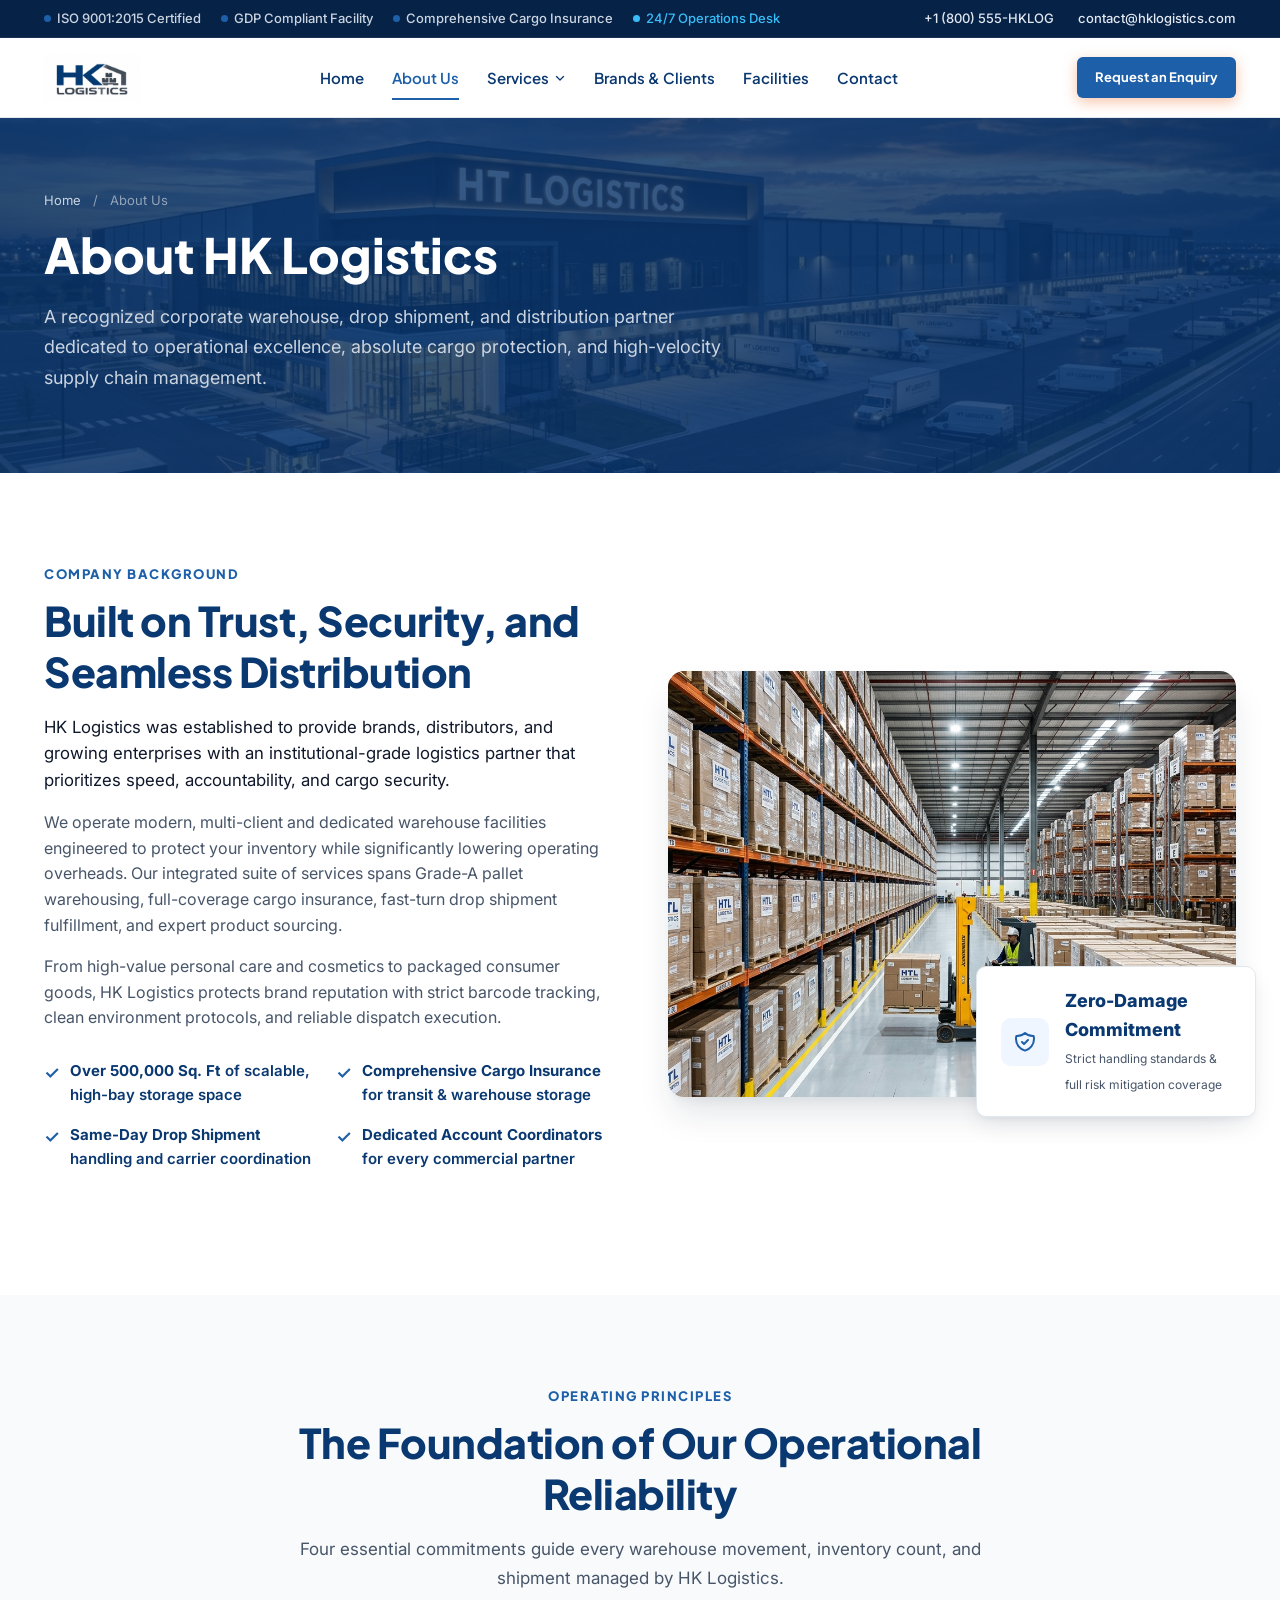
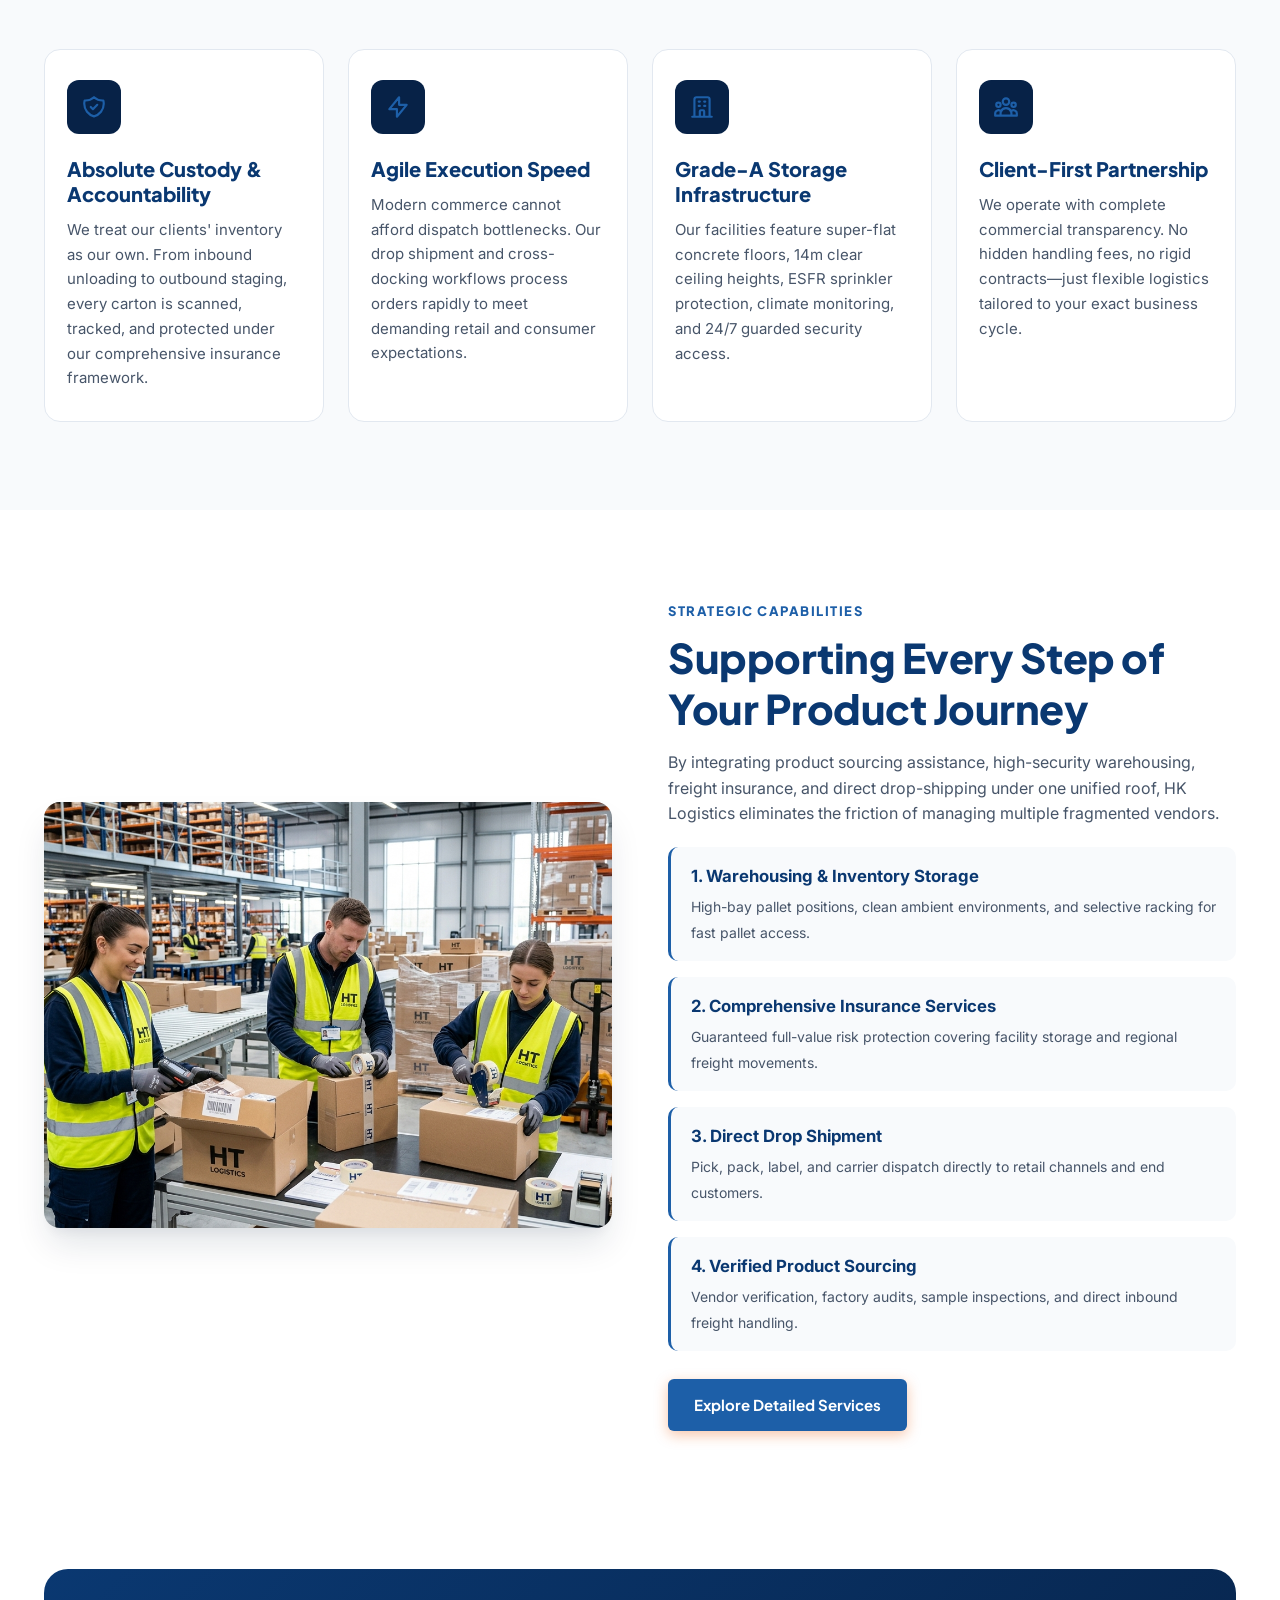
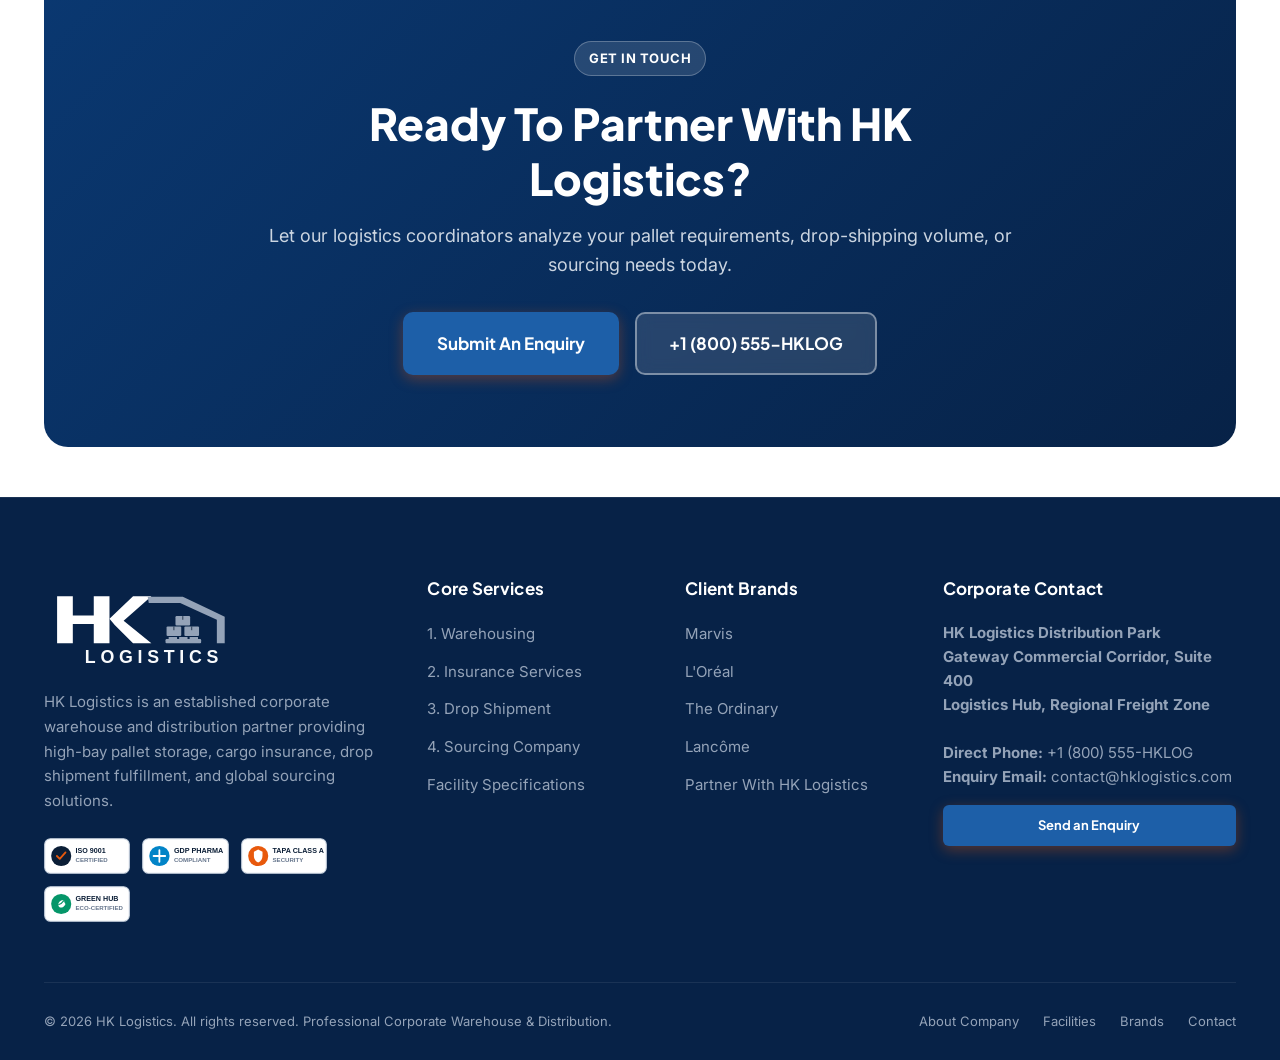
==== about.html @ 6431d8c5 "Initial commit" ====
<!DOCTYPE html>
<html lang="en">
<head>
  <meta charset="UTF-8">
  <meta name="viewport" content="width=device-width, initial-scale=1.0">
  <title>About Us | HK Logistics - Corporate Warehousing &amp; Distribution</title>
  <meta name="description" content="Learn about HK Logistics - our corporate warehousing standards, cargo insurance protection, drop shipment fulfillment capabilities, and global sourcing coordination.">
  <link rel="stylesheet" href="css/style.css">
  <link rel="icon" type="image/png" href="assets/logos/hk-logistics-logo.png">
</head>
<body>

  <!-- Top Utility Bar -->
  <div class="top-bar">
    <div class="container">
      <div class="top-bar-badges">
        <span class="top-bar-badge"><span class="badge-dot"></span> ISO 9001:2015 Certified</span>
        <span class="top-bar-badge"><span class="badge-dot"></span> GDP Compliant Facility</span>
        <span class="top-bar-badge"><span class="badge-dot"></span> Comprehensive Cargo Insurance</span>
        <span class="top-bar-badge" style="color:#38BDF8;"><span class="badge-dot" style="background-color:#38BDF8;"></span> 24/7 Operations Desk</span>
      </div>
      <div class="top-bar-contact">
        <a href="tel:+18005554564" data-bind-phone>
          <svg width="14" height="14" fill="none" stroke="currentColor" viewBox="0 0 24 24"><path stroke-linecap="round" stroke-linejoin="round" stroke-width="2" d="M3 5a2 2 0 012-2h3.28a1 1 0 01.948.684l1.498 4.493a1 1 0 01-.502 1.21l-2.257 1.13a11.042 11.042 0 005.516 5.516l1.13-2.257a1 1 0 011.21-.502l4.493 1.498a1 1 0 01.684.949V19a2 2 0 01-2 2h-1C9.716 21 3 14.284 3 6V5z"></path></svg>
          +1 (800) 555-HKLOG
        </a>
        <a href="mailto:contact@hklogistics.com" data-bind-email>
          <svg width="14" height="14" fill="none" stroke="currentColor" viewBox="0 0 24 24"><path stroke-linecap="round" stroke-linejoin="round" stroke-width="2" d="M3 8l7.89 5.26a2 2 0 002.22 0L21 8M5 19h14a2 2 0 002-2V7a2 2 0 00-2-2H5a2 2 0 00-2 2v10a2 2 0 002 2z"></path></svg>
          contact@hklogistics.com
        </a>
      </div>
    </div>
  </div>

  <!-- Site Header & Navigation -->
  <header class="site-header">
    <div class="container">
      <a href="index.html" class="brand-logo" aria-label="HK Logistics Homepage">
        <img src="assets/logos/hk-logistics-logo.png" alt="HK Logistics" width="220" height="52">
      </a>

      <nav class="main-nav">
        <ul class="nav-links">
          <li class="nav-item"><a href="index.html" class="nav-link">Home</a></li>
          <li class="nav-item"><a href="about.html" class="nav-link active">About Us</a></li>
          <li class="nav-item">
            <a href="services.html" class="nav-link">
              Services
              <svg width="12" height="12" fill="none" stroke="currentColor" viewBox="0 0 24 24"><path stroke-linecap="round" stroke-linejoin="round" stroke-width="2.5" d="M19 9l-7 7-7-7"></path></svg>
            </a>
            <div class="dropdown-menu">
              <a href="services.html#warehousing" class="dropdown-link">1. Warehousing</a>
              <a href="services.html#insurance" class="dropdown-link">2. Insurance Services</a>
              <a href="services.html#drop-shipment" class="dropdown-link">3. Drop Shipment</a>
              <a href="services.html#sourcing" class="dropdown-link">4. Sourcing Company</a>
            </div>
          </li>
          <li class="nav-item"><a href="brands.html" class="nav-link">Brands &amp; Clients</a></li>
          <li class="nav-item"><a href="facilities.html" class="nav-link">Facilities</a></li>
          <li class="nav-item"><a href="contact.html" class="nav-link">Contact</a></li>
        </ul>
      </nav>

      <div class="header-actions">
        <a href="contact.html" class="btn btn-primary btn-sm">Request an Enquiry</a>
        <button class="mobile-toggle" aria-label="Open Navigation Menu">
          <svg width="28" height="28" fill="none" stroke="currentColor" viewBox="0 0 24 24"><path stroke-linecap="round" stroke-linejoin="round" stroke-width="2" d="M4 6h16M4 12h16M4 18h16"></path></svg>
        </button>
      </div>
    </div>
  </header>

  <!-- Mobile Drawer -->
  <div class="drawer-backdrop"></div>
  <div class="mobile-drawer">
    <div class="drawer-header">
      <img src="assets/logos/hk-logistics-logo.png" alt="HK Logistics" height="38">
      <button class="drawer-close" aria-label="Close menu">&times;</button>
    </div>
    <div class="drawer-links">
      <a href="index.html" class="drawer-link">Home</a>
      <a href="about.html" class="drawer-link active">About Us</a>
      <a href="services.html" class="drawer-link">Services</a>
      <a href="brands.html" class="drawer-link">Brands &amp; Clients</a>
      <a href="facilities.html" class="drawer-link">Warehouse &amp; Facilities</a>
      <a href="contact.html" class="drawer-link">Contact &amp; Enquiry</a>
    </div>
  </div>

  <!-- Page Hero Banner -->
  <div class="page-hero">
    <div class="page-hero-overlay" style="background-image: url('assets/images/warehouse-exterior.jpg');"></div>
    <div class="container">
      <div class="breadcrumbs">
        <a href="index.html">Home</a> &nbsp;/&nbsp; <span>About Us</span>
      </div>
      <h1 class="page-title">About HK Logistics</h1>
      <p class="page-lead">
        A recognized corporate warehouse, drop shipment, and distribution partner dedicated to operational excellence, absolute cargo protection, and high-velocity supply chain management.
      </p>
    </div>
  </div>

  <!-- Section 1: Positioning & Company Introduction -->
  <section class="section">
    <div class="container">
      <div class="intro-grid">
        <div>
          <span class="section-eyebrow">Company Background</span>
          <h2 class="section-title">Built on Trust, Security, and Seamless Distribution</h2>
          <p style="font-size: 1.05rem; color: var(--text-main); margin-bottom: 16px;">
            HK Logistics was established to provide brands, distributors, and growing enterprises with an institutional-grade logistics partner that prioritizes speed, accountability, and cargo security.
          </p>
          <p style="color: var(--text-muted); margin-bottom: 16px;">
            We operate modern, multi-client and dedicated warehouse facilities engineered to protect your inventory while significantly lowering operating overheads. Our integrated suite of services spans Grade-A pallet warehousing, full-coverage cargo insurance, fast-turn drop shipment fulfillment, and expert product sourcing.
          </p>
          <p style="color: var(--text-muted); margin-bottom: 24px;">
            From high-value personal care and cosmetics to packaged consumer goods, HK Logistics protects brand reputation with strict barcode tracking, clean environment protocols, and reliable dispatch execution.
          </p>

          <div class="intro-features-list">
            <div class="intro-feature-item">
              <span class="feature-check">&#10003;</span>
              <span><strong>Over 500,000 Sq. Ft</strong> of scalable, high-bay storage space</span>
            </div>
            <div class="intro-feature-item">
              <span class="feature-check">&#10003;</span>
              <span><strong>Comprehensive Cargo Insurance</strong> for transit &amp; warehouse storage</span>
            </div>
            <div class="intro-feature-item">
              <span class="feature-check">&#10003;</span>
              <span><strong>Same-Day Drop Shipment</strong> handling and carrier coordination</span>
            </div>
            <div class="intro-feature-item">
              <span class="feature-check">&#10003;</span>
              <span><strong>Dedicated Account Coordinators</strong> for every commercial partner</span>
            </div>
          </div>
        </div>

        <div class="intro-visual">
          <img src="assets/images/warehouse-interior.jpg" alt="HK Logistics modern racking facility" class="intro-main-img">
          <div class="intro-float-badge">
            <div class="intro-badge-icon">
              <svg width="24" height="24" fill="none" stroke="currentColor" viewBox="0 0 24 24"><path stroke-linecap="round" stroke-linejoin="round" stroke-width="2" d="M9 12l2 2 4-4m5.618-4.016A11.955 11.955 0 0112 2.944a11.955 11.955 0 01-8.618 3.04A12.02 12.02 0 003 9c0 5.591 3.824 10.29 9 11.622 5.176-1.332 9-6.03 9-11.622 0-1.042-.133-2.052-.382-3.016z"></path></svg>
            </div>
            <div class="intro-badge-text">
              <strong>Zero-Damage Commitment</strong>
              <span>Strict handling standards &amp; full risk mitigation coverage</span>
            </div>
          </div>
        </div>
      </div>
    </div>
  </section>

  <!-- Section 2: Our Service Commitments & Core Values -->
  <section class="section section-bg-slate">
    <div class="container">
      <div class="section-header center">
        <span class="section-eyebrow">Operating Principles</span>
        <h2 class="section-title">The Foundation of Our Operational Reliability</h2>
        <p class="section-subtitle">
          Four essential commitments guide every warehouse movement, inventory count, and shipment managed by HK Logistics.
        </p>
      </div>

      <div class="why-grid four-cards-row">
        <div class="why-card">
          <div class="why-icon">
            <svg width="26" height="26" fill="none" stroke="currentColor" viewBox="0 0 24 24"><path stroke-linecap="round" stroke-linejoin="round" stroke-width="2" d="M9 12l2 2 4-4m5.618-4.016A11.955 11.955 0 0112 2.944a11.955 11.955 0 01-8.618 3.04A12.02 12.02 0 003 9c0 5.591 3.824 10.29 9 11.622 5.176-1.332 9-6.03 9-11.622 0-1.042-.133-2.052-.382-3.016z"></path></svg>
          </div>
          <h3 class="why-title">Absolute Custody &amp; Accountability</h3>
          <p class="why-desc">
            We treat our clients' inventory as our own. From inbound unloading to outbound staging, every carton is scanned, tracked, and protected under our comprehensive insurance framework.
          </p>
        </div>

        <div class="why-card">
          <div class="why-icon">
            <svg width="26" height="26" fill="none" stroke="currentColor" viewBox="0 0 24 24"><path stroke-linecap="round" stroke-linejoin="round" stroke-width="2" d="M13 10V3L4 14h7v7l9-11h-7z"></path></svg>
          </div>
          <h3 class="why-title">Agile Execution Speed</h3>
          <p class="why-desc">
            Modern commerce cannot afford dispatch bottlenecks. Our drop shipment and cross-docking workflows process orders rapidly to meet demanding retail and consumer expectations.
          </p>
        </div>

        <div class="why-card">
          <div class="why-icon">
            <svg width="26" height="26" fill="none" stroke="currentColor" viewBox="0 0 24 24"><path stroke-linecap="round" stroke-linejoin="round" stroke-width="2" d="M19 21V5a2 2 0 00-2-2H7a2 2 0 00-2 2v16m14 0h2m-2 0h-5m-9 0H3m2 0h5M9 7h1m-1 4h1m4-4h1m-1 4h1m-5 10v-5a1 1 0 011-1h2a1 1 0 011 1v5m-4 0h4"></path></svg>
          </div>
          <h3 class="why-title">Grade-A Storage Infrastructure</h3>
          <p class="why-desc">
            Our facilities feature super-flat concrete floors, 14m clear ceiling heights, ESFR sprinkler protection, climate monitoring, and 24/7 guarded security access.
          </p>
        </div>

        <div class="why-card">
          <div class="why-icon">
            <svg width="26" height="26" fill="none" stroke="currentColor" viewBox="0 0 24 24"><path stroke-linecap="round" stroke-linejoin="round" stroke-width="2" d="M17 20h5v-2a3 3 0 00-5.356-1.857M17 20H7m10 0v-2c0-.656-.126-1.283-.356-1.857M7 20H2v-2a3 3 0 015.356-1.857M7 20v-2c0-.656.126-1.283.356-1.857m0 0a5.002 5.002 0 019.288 0M15 7a3 3 0 11-6 0 3 3 0 016 0zm6 3a2 2 0 11-4 0 2 2 0 014 0zM7 10a2 2 0 11-4 0 2 2 0 014 0z"></path></svg>
          </div>
          <h3 class="why-title">Client-First Partnership</h3>
          <p class="why-desc">
            We operate with complete commercial transparency. No hidden handling fees, no rigid contracts—just flexible logistics tailored to your exact business cycle.
          </p>
        </div>
      </div>
    </div>
  </section>

  <!-- Section 3: Visual Distribution & Facilities Overview -->
  <section class="section">
    <div class="container">
      <div class="intro-grid">
        <div class="intro-visual">
          <img src="assets/images/packing-operations.jpg" alt="HK Logistics quality inspection and packaging operations" class="intro-main-img">
        </div>

        <div>
          <span class="section-eyebrow">Strategic Capabilities</span>
          <h2 class="section-title">Supporting Every Step of Your Product Journey</h2>
          <p style="color: var(--text-muted); margin-bottom: 20px;">
            By integrating product sourcing assistance, high-security warehousing, freight insurance, and direct drop-shipping under one unified roof, HK Logistics eliminates the friction of managing multiple fragmented vendors.
          </p>

          <div style="display:flex; flex-direction:column; gap:16px; margin-bottom:28px;">
            <div style="background:var(--bg-slate); padding:16px 20px; border-radius:var(--radius-md); border-left:3px solid var(--accent);">
              <strong style="color:var(--primary); display:block; font-size:1.05rem; margin-bottom:4px;">1. Warehousing &amp; Inventory Storage</strong>
              <span style="font-size:0.875rem; color:var(--text-muted);">High-bay pallet positions, clean ambient environments, and selective racking for fast pallet access.</span>
            </div>

            <div style="background:var(--bg-slate); padding:16px 20px; border-radius:var(--radius-md); border-left:3px solid var(--accent);">
              <strong style="color:var(--primary); display:block; font-size:1.05rem; margin-bottom:4px;">2. Comprehensive Insurance Services</strong>
              <span style="font-size:0.875rem; color:var(--text-muted);">Guaranteed full-value risk protection covering facility storage and regional freight movements.</span>
            </div>

            <div style="background:var(--bg-slate); padding:16px 20px; border-radius:var(--radius-md); border-left:3px solid var(--accent);">
              <strong style="color:var(--primary); display:block; font-size:1.05rem; margin-bottom:4px;">3. Direct Drop Shipment</strong>
              <span style="font-size:0.875rem; color:var(--text-muted);">Pick, pack, label, and carrier dispatch directly to retail channels and end customers.</span>
            </div>

            <div style="background:var(--bg-slate); padding:16px 20px; border-radius:var(--radius-md); border-left:3px solid var(--accent);">
              <strong style="color:var(--primary); display:block; font-size:1.05rem; margin-bottom:4px;">4. Verified Product Sourcing</strong>
              <span style="font-size:0.875rem; color:var(--text-muted);">Vendor verification, factory audits, sample inspections, and direct inbound freight handling.</span>
            </div>
          </div>

          <a href="services.html" class="btn btn-primary">Explore Detailed Services</a>
        </div>
      </div>
    </div>
  </section>

  <!-- CTA Banner -->
  <div class="container">
    <div class="cta-banner">
      <div class="cta-banner-content">
        <span class="badge-pill" style="background:rgba(255,255,255,0.12); color:#fff; border-color:rgba(255,255,255,0.25);">
          Get In Touch
        </span>
        <h2>Ready To Partner With HK Logistics?</h2>
        <p>
          Let our logistics coordinators analyze your pallet requirements, drop-shipping volume, or sourcing needs today.
        </p>
        <div class="cta-banner-buttons">
          <a href="contact.html" class="btn btn-primary btn-lg">Submit An Enquiry</a>
          <a href="tel:+18005554564" class="btn btn-outline-white btn-lg" data-bind-phone>Call Logistics Desk</a>
        </div>
      </div>
    </div>
  </div>

  <!-- Footer -->
  <footer class="site-footer">
    <div class="container">
      <div class="footer-top">
        <div class="footer-brand">
          <img src="assets/logos/hk-logistics-white.svg" alt="HK Logistics" width="220" height="48">
          <p>
            HK Logistics is an established corporate warehouse and distribution partner providing high-bay pallet storage, cargo insurance, drop shipment fulfillment, and global sourcing solutions.
          </p>
          <div class="footer-cert-row">
            <img src="assets/icons/iso-cert.svg" alt="ISO 9001 Certified">
            <img src="assets/icons/gdp-cert.svg" alt="GDP Compliant">
            <img src="assets/icons/tapa-cert.svg" alt="TAPA Security">
            <img src="assets/icons/green-cert.svg" alt="Eco Hub">
          </div>
        </div>

        <div class="footer-col">
          <h4 class="footer-col-title">Core Services</h4>
          <ul class="footer-links">
            <li><a href="services.html#warehousing">1. Warehousing</a></li>
            <li><a href="services.html#insurance">2. Insurance Services</a></li>
            <li><a href="services.html#drop-shipment">3. Drop Shipment</a></li>
            <li><a href="services.html#sourcing">4. Sourcing Company</a></li>
            <li><a href="facilities.html">Facility Specifications</a></li>
          </ul>
        </div>

        <div class="footer-col">
          <h4 class="footer-col-title">Client Brands</h4>
          <ul class="footer-links">
            <li><a href="brands.html#marvis">Marvis</a></li>
            <li><a href="brands.html#loreal">L'Oréal</a></li>
            <li><a href="brands.html#the-ordinary">The Ordinary</a></li>
            <li><a href="brands.html#lancome">Lancôme</a></li>
            <li><a href="brands.html">Partner With HK Logistics</a></li>
          </ul>
        </div>

        <div class="footer-col footer-newsletter">
          <h4 class="footer-col-title">Corporate Contact</h4>
          <p>
            <strong data-bind-address>
              HK Logistics Distribution Park<br>
              Gateway Commercial Corridor<br>
              Logistics Hub
            </strong>
            <br><br>
            <strong>Direct Phone:</strong> <span data-bind-phone>+1 (800) 555-HKLOG</span><br>
            <strong>Enquiry Email:</strong> <span data-bind-email>contact@hklogistics.com</span>
          </p>
          <div style="margin-top: 16px;">
            <a href="contact.html" class="btn btn-primary btn-sm" style="width:100%; text-align:center;">Send an Enquiry</a>
          </div>
        </div>
      </div>

      <div class="footer-bottom">
        <div>
          &copy; 2026 HK Logistics. All rights reserved. Professional Corporate Warehouse &amp; Distribution.
        </div>
        <div class="footer-legal-links">
          <a href="about.html">About Company</a>
          <a href="facilities.html">Facilities</a>
          <a href="brands.html">Brands</a>
          <a href="contact.html">Contact</a>
        </div>
      </div>
    </div>
  </footer>

  <!-- Scripts -->
  <script src="js/env.js"></script>
  <script src="js/config.js"></script>
  <script src="js/main.js"></script>
</body>
</html>
---- css/style.css ----
/* ==========================================================================
   HT LOGISTICS - Modern Corporate B2B Logistics Design System
   Inspired by FM Logistic (fmlogistics.com)
   ========================================================================== */

@import url('https://fonts.googleapis.com/css2?family=Inter:wght@300;400;500;600;700&family=Plus+Jakarta+Sans:wght@400;500;600;700;800;900&display=swap');

:root {
  /* HK LOGISTICS Official Brand Palette - Based on Logo */
  --primary: #0A3871;          /* Deep Navy Blue from "HK" mark */
  --primary-light: #134B8F;
  --primary-dark: #072247;
  --primary-rgb: 10, 56, 113;
  
  --charcoal: #424F5C;         /* Dark Slate / Charcoal from warehouse silhouette & LOGISTICS */
  --charcoal-dark: #2A333C;
  --charcoal-light: #64748B;
  --charcoal-rgb: 66, 79, 92;

  --accent: #1D5FA8;           /* Refined Corporate Steel Accent Blue */
  --accent-hover: #14467D;
  --accent-light: #EFF6FF;
  --accent-rgb: 29, 95, 168;

  --secondary: #424F5C;
  --secondary-dark: #2A333C;

  --success: #0D9488;
  --success-light: #F0FDFA;

  /* Surfaces & Neutrals */
  --bg-white: #FFFFFF;
  --bg-slate: #F8FAFC;
  --bg-slate-card: #F1F5F9;
  
  --text-main: #0F172A;
  --text-muted: #475569;
  --text-light: #94A3B8;
  --text-white: #FFFFFF;

  --border-light: #E2E8F0;
  --border-subtle: rgba(226, 232, 240, 0.8);
  --border-dark: #1E293B;

  /* Elevations */
  --shadow-sm: 0 1px 3px rgba(11, 30, 54, 0.05), 0 1px 2px rgba(11, 30, 54, 0.03);
  --shadow-md: 0 4px 6px -1px rgba(11, 30, 54, 0.07), 0 2px 4px -1px rgba(11, 30, 54, 0.04);
  --shadow-lg: 0 10px 25px -3px rgba(11, 30, 54, 0.09), 0 4px 6px -2px rgba(11, 30, 54, 0.05);
  --shadow-xl: 0 20px 35px -5px rgba(11, 30, 54, 0.12), 0 10px 10px -5px rgba(11, 30, 54, 0.04);

  /* Layout */
  --container-width: 1240px;
  --header-height: 80px;
  --topbar-height: 38px;
  --radius-sm: 6px;
  --radius-md: 10px;
  --radius-lg: 16px;
  --radius-xl: 24px;
  --transition: all 0.25s cubic-bezier(0.16, 1, 0.3, 1);
}

/* Global Reset & Base */
*, *::before, *::after {
  box-sizing: border-box;
  margin: 0;
  padding: 0;
}

html {
  scroll-behavior: smooth;
  font-size: 16px;
}

body {
  font-family: 'Inter', -apple-system, BlinkMacSystemFont, 'Segoe UI', Roboto, sans-serif;
  color: var(--text-main);
  background-color: var(--bg-white);
  line-height: 1.6;
  overflow-x: hidden;
  -webkit-font-smoothing: antialiased;
}

h1, h2, h3, h4, h5, h6 {
  font-family: 'Plus Jakarta Sans', sans-serif;
  font-weight: 700;
  line-height: 1.25;
  color: var(--primary);
}

a {
  color: inherit;
  text-decoration: none;
  transition: var(--transition);
}

img {
  max-width: 100%;
  height: auto;
  display: block;
}

ul {
  list-style: none;
}

.container {
  width: 100%;
  max-width: var(--container-width);
  margin-left: auto;
  margin-right: auto;
  padding-left: 24px;
  padding-right: 24px;
}

/* ==========================================================================
   Utility Bar (Certifications & Contacts)
   ========================================================================== */
.top-bar {
  background-color: var(--primary-dark);
  color: #CBD5E1;
  font-size: 0.8125rem;
  font-weight: 500;
  height: var(--topbar-height);
  border-bottom: 1px solid rgba(255, 255, 255, 0.08);
  display: flex;
  align-items: center;
}

.top-bar .container {
  display: flex;
  justify-content: space-between;
  align-items: center;
}

.top-bar-badges {
  display: flex;
  align-items: center;
  gap: 20px;
}

.top-bar-badge {
  display: inline-flex;
  align-items: center;
  gap: 6px;
}

.badge-dot {
  width: 7px;
  height: 7px;
  border-radius: 50%;
  background-color: var(--accent);
}

.top-bar-contact {
  display: flex;
  align-items: center;
  gap: 24px;
}

.top-bar-contact a {
  display: inline-flex;
  align-items: center;
  gap: 6px;
  color: #E2E8F0;
}

.top-bar-contact a:hover {
  color: var(--accent);
}

/* ==========================================================================
   Header & Sticky Navigation
   ========================================================================== */
.site-header {
  position: sticky;
  top: 0;
  left: 0;
  width: 100%;
  height: var(--header-height);
  background-color: rgba(255, 255, 255, 0.98);
  backdrop-filter: blur(12px);
  -webkit-backdrop-filter: blur(12px);
  border-bottom: 1px solid var(--border-light);
  z-index: 1000;
  transition: var(--transition);
}

.site-header.scrolled {
  box-shadow: var(--shadow-md);
  height: 72px;
}

.site-header .container {
  display: flex;
  align-items: center;
  justify-content: space-between;
  height: 100%;
}

.brand-logo {
  display: flex;
  align-items: center;
}

.brand-logo img {
  height: 48px;
  width: auto;
}

.main-nav {
  display: flex;
  align-items: center;
  gap: 32px;
}

.nav-links {
  display: flex;
  align-items: center;
  gap: 28px;
}

.nav-item {
  position: relative;
}

.nav-link {
  font-family: 'Plus Jakarta Sans', sans-serif;
  font-size: 0.9375rem;
  font-weight: 600;
  color: var(--primary);
  padding: 10px 0;
  display: inline-flex;
  align-items: center;
  gap: 5px;
  position: relative;
}

.nav-link::after {
  content: '';
  position: absolute;
  bottom: 0;
  left: 0;
  width: 0;
  height: 2px;
  background-color: var(--accent);
  transition: width 0.2s ease;
}

.nav-link:hover::after,
.nav-link.active::after {
  width: 100%;
}

.nav-link:hover,
.nav-link.active {
  color: var(--accent);
}

/* Dropdown */
.dropdown-menu {
  position: absolute;
  top: 100%;
  left: -20px;
  background-color: var(--bg-white);
  min-width: 240px;
  box-shadow: var(--shadow-lg);
  border: 1px solid var(--border-light);
  border-radius: var(--radius-md);
  padding: 10px 0;
  opacity: 0;
  visibility: hidden;
  transform: translateY(10px);
  transition: var(--transition);
  z-index: 100;
}

.nav-item:hover .dropdown-menu {
  opacity: 1;
  visibility: visible;
  transform: translateY(0);
}

.dropdown-link {
  display: block;
  padding: 10px 20px;
  font-size: 0.875rem;
  font-weight: 500;
  color: var(--text-main);
}

.dropdown-link:hover {
  background-color: var(--bg-slate);
  color: var(--accent);
  padding-left: 24px;
}

.header-actions {
  display: flex;
  align-items: center;
  gap: 16px;
}

.mobile-toggle {
  display: none;
  background: none;
  border: none;
  cursor: pointer;
  padding: 8px;
  color: var(--primary);
}

/* ==========================================================================
   Buttons & CTAs
   ========================================================================== */
.btn {
  display: inline-flex;
  align-items: center;
  justify-content: center;
  gap: 8px;
  font-family: 'Plus Jakarta Sans', sans-serif;
  font-size: 0.9375rem;
  font-weight: 700;
  padding: 12px 24px;
  border-radius: var(--radius-sm);
  border: 2px solid transparent;
  cursor: pointer;
  transition: var(--transition);
  text-align: center;
  white-space: nowrap;
}

.btn-primary {
  background-color: var(--accent);
  color: var(--text-white);
  box-shadow: 0 4px 14px rgba(232, 89, 12, 0.35);
}

.btn-primary:hover {
  background-color: var(--accent-hover);
  transform: translateY(-2px);
  box-shadow: 0 6px 20px rgba(232, 89, 12, 0.45);
  color: var(--text-white);
}

.btn-secondary {
  background-color: var(--primary);
  color: var(--text-white);
}

.btn-secondary:hover {
  background-color: var(--primary-light);
  transform: translateY(-2px);
}

.btn-outline {
  background-color: transparent;
  border-color: var(--border-light);
  color: var(--primary);
}

.btn-outline:hover {
  border-color: var(--accent);
  color: var(--accent);
  background-color: var(--accent-light);
}

.btn-outline-white {
  background-color: rgba(255, 255, 255, 0.12);
  border-color: rgba(255, 255, 255, 0.4);
  color: var(--text-white);
  backdrop-filter: blur(8px);
}

.btn-outline-white:hover {
  background-color: var(--text-white);
  border-color: var(--text-white);
  color: var(--primary);
}

.btn-sm {
  padding: 8px 16px;
  font-size: 0.8125rem;
}

.btn-lg {
  padding: 16px 32px;
  font-size: 1.0625rem;
  border-radius: var(--radius-md);
}

/* ==========================================================================
   Hero Section (Modern High-Impact Logistics)
   ========================================================================== */
.hero-section {
  position: relative;
  background-color: var(--primary-dark);
  color: var(--text-white);
  min-height: 640px;
  padding: 90px 0 130px;
  display: flex;
  align-items: center;
  overflow: hidden;
}

.hero-bg-overlay {
  position: absolute;
  top: 0;
  left: 0;
  width: 100%;
  height: 100%;
  background-image: linear-gradient(
    to right,
    rgba(11, 30, 54, 0.94) 0%,
    rgba(11, 30, 54, 0.84) 50%,
    rgba(11, 30, 54, 0.55) 100%
  ), url('../assets/images/hero-fleet.jpg');
  background-size: cover;
  background-position: center right;
  z-index: 1;
}

.hero-section .container {
  position: relative;
  z-index: 2;
}

.hero-content {
  max-width: 680px;
}

.badge-pill {
  display: inline-flex;
  align-items: center;
  gap: 8px;
  background: rgba(232, 89, 12, 0.15);
  border: 1px solid rgba(232, 89, 12, 0.4);
  color: #FFA94D;
  font-size: 0.8125rem;
  font-weight: 700;
  padding: 6px 14px;
  border-radius: 9999px;
  margin-bottom: 20px;
  text-transform: uppercase;
  letter-spacing: 0.5px;
}

.hero-title {
  font-size: clamp(2.25rem, 4.5vw, 3.5rem);
  font-weight: 900;
  color: var(--text-white);
  line-height: 1.15;
  margin-bottom: 20px;
  letter-spacing: -0.5px;
}

.hero-title span {
  color: var(--accent);
}

.hero-subtitle {
  font-size: 1.125rem;
  color: #CBD5E1;
  margin-bottom: 36px;
  line-height: 1.7;
}

.hero-cta-group {
  display: flex;
  flex-wrap: wrap;
  gap: 16px;
  align-items: center;
  margin-bottom: 30px;
}

.hero-guarantee {
  display: flex;
  align-items: center;
  gap: 18px;
  font-size: 0.8125rem;
  color: #94A3B8;
}

.hero-guarantee-item {
  display: flex;
  align-items: center;
  gap: 6px;
}

/* Live Operational Metrics Ribbon */
.metrics-ribbon {
  position: relative;
  z-index: 10;
  margin-top: -65px;
  margin-bottom: 50px;
}

.metrics-card {
  background-color: var(--bg-white);
  border-radius: var(--radius-lg);
  box-shadow: var(--shadow-xl);
  border: 1px solid var(--border-light);
  display: grid;
  grid-template-columns: repeat(4, 1fr);
  padding: 32px 40px;
  gap: 24px;
}

.metric-item {
  display: flex;
  flex-direction: column;
  border-right: 1px solid var(--border-light);
  padding-right: 24px;
}

.metric-item:last-child {
  border-right: none;
  padding-right: 0;
}

.metric-value {
  font-family: 'Plus Jakarta Sans', sans-serif;
  font-size: 2.25rem;
  font-weight: 800;
  color: var(--primary);
  line-height: 1;
  margin-bottom: 8px;
  display: flex;
  align-items: baseline;
  gap: 2px;
}

.metric-value .accent-sign {
  color: var(--accent);
}

.metric-label {
  font-size: 0.875rem;
  font-weight: 600;
  color: var(--text-muted);
}

/* ==========================================================================
   Section Headers & Common Layouts
   ========================================================================== */
.section {
  padding: 88px 0;
  position: relative;
}

.section-bg-slate {
  background-color: var(--bg-slate);
}

.section-bg-dark {
  background-color: var(--primary-dark);
  color: var(--text-white);
}

.section-bg-dark h2,
.section-bg-dark h3 {
  color: var(--text-white);
}

.section-header {
  margin-bottom: 56px;
}

.section-header.center {
  text-align: center;
  max-width: 720px;
  margin-left: auto;
  margin-right: auto;
}

.section-eyebrow {
  display: inline-block;
  font-family: 'Plus Jakarta Sans', sans-serif;
  font-size: 0.8125rem;
  font-weight: 800;
  color: var(--accent);
  text-transform: uppercase;
  letter-spacing: 1.5px;
  margin-bottom: 10px;
}

.section-title {
  font-size: clamp(1.85rem, 3.2vw, 2.65rem);
  font-weight: 800;
  color: var(--primary);
  letter-spacing: -0.5px;
  margin-bottom: 16px;
}

.section-subtitle {
  font-size: 1.0625rem;
  color: var(--text-muted);
  line-height: 1.7;
}

.section-bg-dark .section-subtitle {
  color: #94A3B8;
}

/* ==========================================================================
   Short Company Intro (FM Logistic Inspired Split Layout)
   ========================================================================== */
.intro-grid {
  display: grid;
  grid-template-columns: 1fr 1fr;
  gap: 56px;
  align-items: center;
}

.intro-visual {
  position: relative;
}

.intro-main-img {
  border-radius: var(--radius-lg);
  box-shadow: var(--shadow-xl);
  width: 100%;
  aspect-ratio: 4/3;
  object-fit: cover;
}

.intro-float-badge {
  position: absolute;
  bottom: -20px;
  right: -20px;
  background: var(--bg-white);
  padding: 20px 24px;
  border-radius: var(--radius-md);
  box-shadow: var(--shadow-lg);
  border: 1px solid var(--border-light);
  display: flex;
  align-items: center;
  gap: 16px;
  max-width: 280px;
}

.intro-badge-icon {
  width: 48px;
  height: 48px;
  border-radius: 10px;
  background-color: var(--accent-light);
  color: var(--accent);
  display: flex;
  align-items: center;
  justify-content: center;
  font-size: 1.5rem;
  flex-shrink: 0;
}

.intro-badge-text strong {
  display: block;
  font-size: 1.125rem;
  font-weight: 800;
  color: var(--primary);
}

.intro-badge-text span {
  font-size: 0.75rem;
  color: var(--text-muted);
}

.intro-content p {
  color: var(--text-muted);
  font-size: 1.0625rem;
  margin-bottom: 20px;
}

.intro-features-list {
  display: grid;
  grid-template-columns: 1fr 1fr;
  gap: 16px;
  margin: 28px 0 36px;
}

.intro-feature-item {
  display: flex;
  align-items: flex-start;
  gap: 10px;
  font-size: 0.9375rem;
  font-weight: 600;
  color: var(--primary);
}

.feature-check {
  color: var(--accent);
  font-size: 1.125rem;
}

/* ==========================================================================
   Service Cards & Grid Layouts
   ========================================================================== */
.services-grid {
  display: grid;
  grid-template-columns: repeat(3, 1fr);
  gap: 30px;
}

.service-card {
  background-color: var(--bg-white);
  border-radius: var(--radius-lg);
  border: 1px solid var(--border-light);
  overflow: hidden;
  transition: var(--transition);
  display: flex;
  flex-direction: column;
}

.service-card:hover {
  transform: translateY(-6px);
  box-shadow: var(--shadow-xl);
  border-color: rgba(232, 89, 12, 0.4);
}

.service-card-media {
  position: relative;
  overflow: hidden;
  aspect-ratio: 16/10;
}

.service-card-media img {
  width: 100%;
  height: 100%;
  object-fit: cover;
  transition: transform 0.4s ease;
}

.service-card:hover .service-card-media img {
  transform: scale(1.05);
}

.service-tag {
  position: absolute;
  top: 14px;
  left: 14px;
  background-color: rgba(11, 30, 54, 0.85);
  backdrop-filter: blur(4px);
  color: var(--text-white);
  font-size: 0.75rem;
  font-weight: 700;
  padding: 4px 10px;
  border-radius: 4px;
  text-transform: uppercase;
  letter-spacing: 0.5px;
}

.service-card-body {
  padding: 28px;
  display: flex;
  flex-direction: column;
  flex-grow: 1;
}

.service-icon-wrap {
  width: 52px;
  height: 52px;
  border-radius: var(--radius-md);
  background-color: var(--bg-slate);
  display: flex;
  align-items: center;
  justify-content: center;
  margin-bottom: 20px;
  color: var(--accent);
}

.service-title {
  font-size: 1.25rem;
  font-weight: 800;
  color: var(--primary);
  margin-bottom: 12px;
}

.service-desc {
  font-size: 0.9375rem;
  color: var(--text-muted);
  line-height: 1.65;
  margin-bottom: 20px;
  flex-grow: 1;
}

.service-bullets {
  margin-bottom: 24px;
  border-top: 1px solid var(--border-light);
  padding-top: 16px;
}

.service-bullet-item {
  display: flex;
  align-items: center;
  gap: 8px;
  font-size: 0.8125rem;
  color: var(--slate-700);
  margin-bottom: 8px;
}

.service-link {
  font-family: 'Plus Jakarta Sans', sans-serif;
  font-size: 0.875rem;
  font-weight: 700;
  color: var(--accent);
  display: inline-flex;
  align-items: center;
  gap: 6px;
}

.service-link:hover {
  gap: 10px;
  color: var(--accent-hover);
}

/* ==========================================================================
   Facility Showcase Section
   ========================================================================== */
.facility-feature {
  display: grid;
  grid-template-columns: 1.15fr 0.85fr;
  gap: 48px;
  align-items: center;
  background-color: var(--bg-white);
  border-radius: var(--radius-xl);
  border: 1px solid var(--border-light);
  overflow: hidden;
  box-shadow: var(--shadow-lg);
}

.facility-feature-media {
  position: relative;
  height: 100%;
  min-height: 440px;
}

.facility-feature-media img {
  width: 100%;
  height: 100%;
  object-fit: cover;
}

.facility-feature-content {
  padding: 40px 48px 40px 0;
}

.spec-pills-grid {
  display: grid;
  grid-template-columns: repeat(2, 1fr);
  gap: 16px;
  margin: 28px 0;
}

.spec-pill {
  background-color: var(--bg-slate);
  padding: 14px 18px;
  border-radius: var(--radius-md);
  border-left: 3px solid var(--accent);
}

.spec-pill-title {
  font-size: 0.75rem;
  text-transform: uppercase;
  font-weight: 700;
  color: var(--text-muted);
  letter-spacing: 0.5px;
}

.spec-pill-val {
  font-family: 'Plus Jakarta Sans', sans-serif;
  font-size: 1.0625rem;
  font-weight: 800;
  color: var(--primary);
  margin-top: 2px;
}

/* ==========================================================================
   Client Brands We Serve (Logo Showcase)
   ========================================================================== */
.brands-section {
  padding: 64px 0;
  background-color: var(--bg-white);
  border-top: 1px solid var(--border-light);
  border-bottom: 1px solid var(--border-light);
}

.brands-title {
  text-align: center;
  font-size: 0.875rem;
  font-weight: 700;
  text-transform: uppercase;
  letter-spacing: 1.5px;
  color: var(--text-light);
  margin-bottom: 36px;
}

.brands-grid {
  display: grid;
  grid-template-columns: repeat(8, 1fr);
  gap: 20px;
  align-items: center;
}

.brand-logo-item {
  display: flex;
  align-items: center;
  justify-content: center;
  padding: 16px;
  background-color: var(--bg-slate);
  border-radius: var(--radius-md);
  border: 1px solid var(--border-light);
  filter: grayscale(100%);
  opacity: 0.75;
  transition: var(--transition);
  height: 64px;
}

.brand-logo-item:hover {
  filter: grayscale(0%);
  opacity: 1;
  background-color: var(--bg-white);
  border-color: var(--accent);
  box-shadow: var(--shadow-sm);
  transform: translateY(-2px);
}

.brand-logo-item img {
  max-height: 28px;
  max-width: 100%;
}

/* ==========================================================================
   Why Choose HT Logistics (Value Propositions)
   ========================================================================== */
.why-grid {
  display: grid;
  grid-template-columns: repeat(3, 1fr);
  gap: 30px;
}

.why-grid-4,
.why-grid.four-cards-row {
  display: grid;
  grid-template-columns: repeat(4, 1fr);
  gap: 24px;
}

.why-grid.four-cards-row .why-card,
.why-grid-4 .why-card {
  padding: 30px 22px;
}

@media (max-width: 1080px) {
  .why-grid-4,
  .why-grid.four-cards-row {
    grid-template-columns: repeat(2, 1fr);
  }
}

@media (max-width: 600px) {
  .why-grid-4,
  .why-grid.four-cards-row {
    grid-template-columns: 1fr;
  }
}

.why-card {
  background-color: var(--bg-white);
  padding: 36px 30px;
  border-radius: var(--radius-lg);
  border: 1px solid var(--border-light);
  transition: var(--transition);
}

.why-card:hover {
  border-color: var(--accent);
  box-shadow: var(--shadow-lg);
  transform: translateY(-4px);
}

.why-icon {
  width: 54px;
  height: 54px;
  border-radius: 12px;
  background-color: var(--primary-dark);
  color: var(--accent);
  display: flex;
  align-items: center;
  justify-content: center;
  margin-bottom: 22px;
}

.why-title {
  font-size: 1.25rem;
  font-weight: 800;
  color: var(--primary);
  margin-bottom: 12px;
}

.why-desc {
  font-size: 0.9375rem;
  color: var(--text-muted);
  line-height: 1.65;
}

/* ==========================================================================
   Interactive Quote Estimator Widget (Inline & Contact Page)
   ========================================================================== */
.calculator-box {
  background-color: var(--bg-white);
  border-radius: var(--radius-xl);
  box-shadow: var(--shadow-xl);
  border: 1px solid var(--border-light);
  overflow: hidden;
}

.calculator-header {
  background-color: var(--primary);
  color: var(--text-white);
  padding: 28px 36px;
  display: flex;
  justify-content: space-between;
  align-items: center;
}

.calculator-header h3 {
  color: var(--text-white);
  font-size: 1.35rem;
}

.calculator-header p {
  color: #CBD5E1;
  font-size: 0.875rem;
}

.calculator-body {
  padding: 36px;
}

.calc-form-grid {
  display: grid;
  grid-template-columns: repeat(2, 1fr);
  gap: 24px;
}

.form-group {
  display: flex;
  flex-direction: column;
  gap: 8px;
}

.form-group.full-width {
  grid-column: 1 / -1;
}

.form-label {
  font-size: 0.875rem;
  font-weight: 700;
  color: var(--primary);
}

.form-control, .form-select {
  width: 100%;
  padding: 12px 16px;
  font-family: inherit;
  font-size: 0.9375rem;
  color: var(--text-main);
  background-color: var(--bg-slate);
  border: 1.5px solid var(--border-light);
  border-radius: var(--radius-sm);
  transition: var(--transition);
}

.form-control:focus, .form-select:focus {
  outline: none;
  border-color: var(--accent);
  background-color: var(--bg-white);
  box-shadow: 0 0 0 4px rgba(232, 89, 12, 0.12);
}

.slider-container {
  display: flex;
  flex-direction: column;
  gap: 8px;
}

.slider-header {
  display: flex;
  justify-content: space-between;
  align-items: center;
}

.slider-val-badge {
  background-color: var(--accent-light);
  color: var(--accent);
  font-weight: 800;
  font-size: 0.9375rem;
  padding: 3px 10px;
  border-radius: 9999px;
}

.calc-range {
  -webkit-appearance: none;
  appearance: none;
  width: 100%;
  height: 8px;
  background: var(--border-light);
  border-radius: 4px;
  outline: none;
}

.calc-range::-webkit-slider-thumb {
  -webkit-appearance: none;
  appearance: none;
  width: 22px;
  height: 22px;
  border-radius: 50%;
  background: var(--accent);
  cursor: pointer;
  box-shadow: 0 2px 6px rgba(232, 89, 12, 0.4);
  transition: var(--transition);
}

.calc-range::-webkit-slider-thumb:hover {
  transform: scale(1.15);
}

.calc-estimate-result {
  margin-top: 32px;
  padding: 24px;
  background-color: var(--bg-slate);
  border-radius: var(--radius-md);
  border: 1px solid var(--border-light);
  display: flex;
  justify-content: space-between;
  align-items: center;
  flex-wrap: wrap;
  gap: 20px;
}

.estimate-summary strong {
  font-size: 1.125rem;
  color: var(--primary);
  display: block;
}

.estimate-summary span {
  font-size: 0.8125rem;
  color: var(--text-muted);
}

/* ==========================================================================
   CTA Banner (Strong B2B Conversion)
   ========================================================================== */
.cta-banner {
  background: linear-gradient(135deg, var(--primary) 0%, var(--primary-dark) 100%);
  color: var(--text-white);
  padding: 72px 0;
  border-radius: var(--radius-xl);
  position: relative;
  overflow: hidden;
  margin: 50px auto;
}

.cta-banner-content {
  position: relative;
  z-index: 2;
  text-align: center;
  max-width: 760px;
  margin: 0 auto;
}

.cta-banner h2 {
  color: var(--text-white);
  font-size: clamp(2rem, 3.5vw, 2.75rem);
  font-weight: 800;
  margin-bottom: 16px;
}

.cta-banner p {
  font-size: 1.125rem;
  color: #CBD5E1;
  margin-bottom: 32px;
}

.cta-banner-buttons {
  display: flex;
  justify-content: center;
  gap: 16px;
  flex-wrap: wrap;
}

/* ==========================================================================
   Footer
   ========================================================================== */
.site-footer {
  background-color: var(--primary-dark);
  color: #94A3B8;
  padding-top: 80px;
  border-top: 1px solid rgba(255, 255, 255, 0.08);
}

.footer-top {
  display: grid;
  grid-template-columns: 1.6fr 1fr 1fr 1.4fr;
  gap: 48px;
  margin-bottom: 60px;
}

.footer-brand p {
  margin-top: 18px;
  margin-bottom: 24px;
  font-size: 0.9375rem;
  line-height: 1.65;
  color: #94A3B8;
}

.footer-cert-row {
  display: flex;
  flex-wrap: wrap;
  gap: 12px;
}

.footer-cert-row img {
  height: 36px;
  width: auto;
  border-radius: 4px;
}

.footer-col-title {
  color: var(--text-white);
  font-size: 1.0625rem;
  font-weight: 700;
  margin-bottom: 22px;
  letter-spacing: 0.3px;
}

.footer-links li {
  margin-bottom: 12px;
}

.footer-links a {
  color: #94A3B8;
  font-size: 0.9375rem;
}

.footer-links a:hover {
  color: var(--accent);
  padding-left: 4px;
}

.footer-newsletter p {
  font-size: 0.9375rem;
  margin-bottom: 16px;
}

.newsletter-form {
  display: flex;
  gap: 8px;
}

.newsletter-input {
  flex-grow: 1;
  background-color: rgba(255, 255, 255, 0.07);
  border: 1px solid rgba(255, 255, 255, 0.15);
  padding: 10px 14px;
  border-radius: var(--radius-sm);
  color: var(--text-white);
  font-size: 0.875rem;
}

.newsletter-input:focus {
  outline: none;
  border-color: var(--accent);
}

.footer-bottom {
  border-top: 1px solid rgba(255, 255, 255, 0.08);
  padding: 28px 0;
  font-size: 0.8125rem;
  display: flex;
  justify-content: space-between;
  align-items: center;
  flex-wrap: wrap;
  gap: 16px;
}

.footer-legal-links {
  display: flex;
  gap: 24px;
}

.footer-legal-links a:hover {
  color: var(--text-white);
}

/* ==========================================================================
   Sub-page Specific Styles (About, Warehousing, Distribution, etc.)
   ========================================================================== */
.page-hero {
  background-color: var(--primary);
  color: var(--text-white);
  padding: 72px 0 80px;
  position: relative;
  overflow: hidden;
}

.page-hero-overlay {
  position: absolute;
  top: 0;
  left: 0;
  width: 100%;
  height: 100%;
  opacity: 0.18;
  background-size: cover;
  background-position: center;
}

.page-hero .container {
  position: relative;
  z-index: 2;
}

.breadcrumbs {
  display: flex;
  align-items: center;
  gap: 8px;
  font-size: 0.8125rem;
  color: #94A3B8;
  margin-bottom: 14px;
}

.breadcrumbs a {
  color: #CBD5E1;
}

.breadcrumbs a:hover {
  color: var(--accent);
}

.page-title {
  font-size: clamp(2.2rem, 3.8vw, 3.2rem);
  font-weight: 800;
  color: var(--text-white);
  margin-bottom: 16px;
}

.page-lead {
  font-size: 1.125rem;
  color: #CBD5E1;
  max-width: 680px;
  line-height: 1.7;
}

/* Technical Specification Table */
.spec-table-wrap {
  background-color: var(--bg-white);
  border-radius: var(--radius-lg);
  border: 1px solid var(--border-light);
  overflow-x: auto;
  box-shadow: var(--shadow-sm);
}

.spec-table {
  width: 100%;
  border-collapse: collapse;
  text-align: left;
  font-size: 0.9375rem;
}

.spec-table th {
  background-color: var(--bg-slate);
  padding: 16px 20px;
  font-weight: 700;
  color: var(--primary);
  border-bottom: 2px solid var(--border-light);
}

.spec-table td {
  padding: 16px 20px;
  border-bottom: 1px solid var(--border-light);
  color: var(--text-muted);
}

.spec-table tr:hover td {
  background-color: rgba(241, 245, 249, 0.6);
}

.spec-table tr:last-child td {
  border-bottom: none;
}

/* Tabs */
.tabs-nav {
  display: flex;
  gap: 12px;
  border-bottom: 2px solid var(--border-light);
  margin-bottom: 36px;
  overflow-x: auto;
}

.tab-btn {
  background: none;
  border: none;
  font-family: 'Plus Jakarta Sans', sans-serif;
  font-size: 1rem;
  font-weight: 700;
  color: var(--text-muted);
  padding: 14px 20px;
  cursor: pointer;
  position: relative;
  white-space: nowrap;
  transition: var(--transition);
}

.tab-btn::after {
  content: '';
  position: absolute;
  bottom: -2px;
  left: 0;
  width: 100%;
  height: 3px;
  background-color: transparent;
  transition: var(--transition);
}

.tab-btn.active {
  color: var(--accent);
}

.tab-btn.active::after {
  background-color: var(--accent);
}

.tab-content {
  display: none;
}

.tab-content.active {
  display: block;
  animation: fadeIn 0.3s ease;
}

@keyframes fadeIn {
  from { opacity: 0; transform: translateY(6px); }
  to { opacity: 1; transform: translateY(0); }
}

/* Toast Notifications */
.toast-container {
  position: fixed;
  bottom: 24px;
  right: 24px;
  z-index: 9999;
  display: flex;
  flex-direction: column;
  gap: 10px;
}

.toast {
  background-color: var(--primary-dark);
  color: var(--text-white);
  padding: 16px 24px;
  border-radius: var(--radius-md);
  box-shadow: var(--shadow-xl);
  border-left: 4px solid var(--accent);
  display: flex;
  align-items: center;
  gap: 14px;
  animation: toastIn 0.3s cubic-bezier(0.16, 1, 0.3, 1);
  max-width: 380px;
}

@keyframes toastIn {
  from { opacity: 0; transform: translateX(50px); }
  to { opacity: 1; transform: translateX(0); }
}

/* Mobile Drawer Navigation */
.mobile-drawer {
  position: fixed;
  top: 0;
  right: -100%;
  width: 85%;
  max-width: 360px;
  height: 100vh;
  background-color: var(--bg-white);
  z-index: 2000;
  box-shadow: var(--shadow-xl);
  transition: right 0.35s cubic-bezier(0.16, 1, 0.3, 1);
  display: flex;
  flex-direction: column;
  padding: 24px;
  overflow-y: auto;
}

.mobile-drawer.open {
  right: 0;
}

.drawer-backdrop {
  position: fixed;
  top: 0;
  left: 0;
  width: 100vw;
  height: 100vh;
  background-color: rgba(11, 30, 54, 0.6);
  backdrop-filter: blur(4px);
  z-index: 1999;
  opacity: 0;
  visibility: hidden;
  transition: var(--transition);
}

.drawer-backdrop.active {
  opacity: 1;
  visibility: visible;
}

.drawer-header {
  display: flex;
  align-items: center;
  justify-content: space-between;
  margin-bottom: 32px;
  padding-bottom: 16px;
  border-bottom: 1px solid var(--border-light);
}

.drawer-close {
  background: none;
  border: none;
  font-size: 1.5rem;
  color: var(--primary);
  cursor: pointer;
}

.drawer-links {
  display: flex;
  flex-direction: column;
  gap: 16px;
  margin-bottom: 32px;
}

.drawer-link {
  font-family: 'Plus Jakarta Sans', sans-serif;
  font-size: 1.0625rem;
  font-weight: 700;
  color: var(--primary);
  padding: 8px 0;
}

.drawer-link.active,
.drawer-link:hover {
  color: var(--accent);
}

/* ==========================================================================
   Responsive Breakpoints
   ========================================================================== */
@media (max-width: 1024px) {
  .metrics-card {
    grid-template-columns: repeat(2, 1fr);
    gap: 32px;
  }
  
  .metric-item:nth-child(2) {
    border-right: none;
  }

  .intro-grid {
    grid-template-columns: 1fr;
    gap: 48px;
  }

  .intro-float-badge {
    right: 20px;
    bottom: -10px;
  }

  .services-grid {
    grid-template-columns: repeat(2, 1fr);
  }

  .facility-feature {
    grid-template-columns: 1fr;
  }

  .facility-feature-content {
    padding: 32px;
  }

  .brands-grid {
    grid-template-columns: repeat(4, 1fr);
  }

  .why-grid {
    grid-template-columns: repeat(2, 1fr);
  }

  .footer-top {
    grid-template-columns: repeat(2, 1fr);
    gap: 40px;
  }
}

@media (max-width: 768px) {
  .top-bar {
    display: none;
  }

  .main-nav {
    display: none;
  }

  .mobile-toggle {
    display: block;
  }

  .hero-section {
    padding: 60px 0 100px;
  }

  .metrics-ribbon {
    margin-top: -40px;
  }

  .metrics-card {
    grid-template-columns: 1fr;
    padding: 24px;
    gap: 20px;
  }

  .metric-item {
    border-right: none;
    border-bottom: 1px solid var(--border-light);
    padding-bottom: 16px;
    padding-right: 0;
  }

  .metric-item:last-child {
    border-bottom: none;
    padding-bottom: 0;
  }

  .services-grid {
    grid-template-columns: 1fr;
  }

  .calc-form-grid {
    grid-template-columns: 1fr;
  }

  .spec-pills-grid {
    grid-template-columns: 1fr;
  }

  .brands-grid {
    grid-template-columns: repeat(2, 1fr);
  }

  .why-grid {
    grid-template-columns: 1fr;
  }

  .footer-top {
    grid-template-columns: 1fr;
    gap: 36px;
  }

  .footer-bottom {
    flex-direction: column;
    text-align: center;
  }
}

/* ==========================================================================
   HK Logistics Core Services Showcase (4 Pillars)
   ========================================================================== */
.four-services-grid {
  display: grid;
  grid-template-columns: repeat(2, 1fr);
  gap: 32px;
  margin-top: 40px;
}

@media (max-width: 860px) {
  .four-services-grid {
    grid-template-columns: 1fr;
  }
}

.core-service-card {
  background: var(--bg-white);
  border: 1px solid var(--border-light);
  border-radius: var(--radius-xl);
  overflow: hidden;
  box-shadow: var(--shadow-sm);
  transition: var(--transition);
  display: flex;
  flex-direction: column;
}

.core-service-card:hover {
  transform: translateY(-5px);
  box-shadow: var(--shadow-lg);
  border-color: var(--accent);
}

.core-service-media {
  position: relative;
  height: 240px;
  overflow: hidden;
  background: var(--primary-dark);
}

.core-service-media img {
  width: 100%;
  height: 100%;
  object-fit: cover;
  transition: transform 0.6s cubic-bezier(0.16, 1, 0.3, 1);
}

.core-service-card:hover .core-service-media img {
  transform: scale(1.05);
}

.core-service-badge {
  position: absolute;
  top: 16px;
  left: 16px;
  background: rgba(10, 56, 113, 0.92);
  backdrop-filter: blur(8px);
  color: #FFFFFF;
  font-size: 0.75rem;
  font-weight: 700;
  text-transform: uppercase;
  letter-spacing: 0.5px;
  padding: 6px 14px;
  border-radius: 999px;
  border: 1px solid rgba(255, 255, 255, 0.2);
}

.core-service-body {
  padding: 32px;
  display: flex;
  flex-direction: column;
  flex-grow: 1;
}

.core-service-icon {
  width: 52px;
  height: 52px;
  border-radius: var(--radius-md);
  background: var(--accent-light);
  color: var(--accent);
  display: flex;
  align-items: center;
  justify-content: center;
  margin-bottom: 20px;
}

.core-service-title {
  font-size: 1.4rem;
  font-weight: 800;
  color: var(--primary);
  margin-bottom: 12px;
}

.core-service-desc {
  font-size: 0.9375rem;
  color: var(--text-muted);
  line-height: 1.65;
  margin-bottom: 20px;
}

.core-service-bullets {
  list-style: none;
  margin: 0 0 24px;
  padding: 0;
  display: flex;
  flex-direction: column;
  gap: 10px;
}

.core-service-bullet {
  font-size: 0.875rem;
  color: var(--charcoal);
  display: flex;
  align-items: flex-start;
  gap: 10px;
}

.core-service-bullet svg {
  flex-shrink: 0;
  margin-top: 2px;
  color: var(--accent);
}

.core-service-footer {
  margin-top: auto;
  padding-top: 20px;
  border-top: 1px solid var(--border-light);
  display: flex;
  align-items: center;
  justify-content: space-between;
}

/* ==========================================================================
   Flexible Brand Logo Showcase Grid
   ========================================================================== */
.client-brands-grid {
  display: grid;
  grid-template-columns: repeat(4, 1fr);
  gap: 24px;
  align-items: center;
}

@media (max-width: 900px) {
  .client-brands-grid {
    grid-template-columns: repeat(2, 1fr);
  }
}

@media (max-width: 540px) {
  .client-brands-grid {
    grid-template-columns: 1fr;
  }
}

.client-brand-card {
  background: #FFFFFF;
  border: 1px solid var(--border-light);
  border-radius: var(--radius-lg);
  padding: 30px 24px;
  display: flex;
  flex-direction: column;
  align-items: center;
  justify-content: center;
  min-height: 140px;
  text-align: center;
  transition: var(--transition);
  position: relative;
}

.client-brand-card:hover {
  border-color: var(--accent);
  box-shadow: var(--shadow-md);
  transform: translateY(-4px);
}

.client-brand-card img {
  max-height: 48px;
  max-width: 160px;
  width: auto;
  height: auto;
  object-fit: contain;
  transition: var(--transition);
}

.client-brand-tag {
  margin-top: 12px;
  font-size: 0.75rem;
  font-weight: 600;
  color: var(--text-light);
  letter-spacing: 0.5px;
  text-transform: uppercase;
}

/* ==========================================================================
   Facilities Photo Showcase Gallery
   ========================================================================== */
.facility-gallery-grid {
  display: grid;
  grid-template-columns: repeat(3, 1fr);
  gap: 24px;
}

@media (max-width: 960px) {
  .facility-gallery-grid {
    grid-template-columns: repeat(2, 1fr);
  }
}

@media (max-width: 600px) {
  .facility-gallery-grid {
    grid-template-columns: 1fr;
  }
}

.facility-photo-card {
  background: #FFFFFF;
  border: 1px solid var(--border-light);
  border-radius: var(--radius-lg);
  overflow: hidden;
  box-shadow: var(--shadow-sm);
  transition: var(--transition);
}

.facility-photo-card:hover {
  transform: translateY(-4px);
  box-shadow: var(--shadow-lg);
  border-color: var(--accent);
}

.facility-photo-thumb {
  height: 220px;
  position: relative;
  overflow: hidden;
}

.facility-photo-thumb img {
  width: 100%;
  height: 100%;
  object-fit: cover;
  transition: transform 0.5s ease;
}

.facility-photo-card:hover .facility-photo-thumb img {
  transform: scale(1.06);
}

.facility-photo-info {
  padding: 20px;
}

.facility-photo-info h4 {
  font-size: 1.05rem;
  font-weight: 700;
  color: var(--primary);
  margin-bottom: 6px;
}

.facility-photo-info p {
  font-size: 0.8125rem;
  color: var(--text-muted);
  line-height: 1.5;
  margin: 0;
}

/* ==========================================================================
   Production-Ready Enquiry Confirmation Modal
   ========================================================================== */
.enquiry-modal-backdrop {
  position: fixed;
  top: 0;
  left: 0;
  width: 100%;
  height: 100%;
  background: rgba(7, 28, 53, 0.75);
  backdrop-filter: blur(8px);
  -webkit-backdrop-filter: blur(8px);
  display: flex;
  align-items: center;
  justify-content: center;
  z-index: 9999;
  padding: 20px;
  opacity: 0;
  visibility: hidden;
  transition: opacity 0.3s ease, visibility 0.3s ease;
}

.enquiry-modal-backdrop.active {
  opacity: 1;
  visibility: visible;
}

.enquiry-modal-card {
  background: #FFFFFF;
  border-radius: var(--radius-xl);
  max-width: 560px;
  width: 100%;
  border: 1px solid var(--border-light);
  box-shadow: var(--shadow-xl);
  overflow: hidden;
  transform: translateY(20px);
  transition: transform 0.3s ease;
}

.enquiry-modal-backdrop.active .enquiry-modal-card {
  transform: translateY(0);
}

.enquiry-modal-header {
  padding: 24px 28px;
  background: var(--bg-slate);
  border-bottom: 1px solid var(--border-light);
  display: flex;
  align-items: center;
  justify-content: space-between;
}

.modal-check-icon {
  width: 44px;
  height: 44px;
  border-radius: 50%;
  background: #ECFDF5;
  color: #059669;
  display: flex;
  align-items: center;
  justify-content: center;
  flex-shrink: 0;
}

.modal-close-btn {
  background: transparent;
  border: none;
  font-size: 1.75rem;
  line-height: 1;
  color: var(--text-light);
  cursor: pointer;
  padding: 4px;
  transition: color 0.2s ease;
}

.modal-close-btn:hover {
  color: var(--primary);
}

.enquiry-modal-body {
  padding: 28px;
}

.enquiry-details-box {
  background: var(--bg-slate);
  border-radius: var(--radius-md);
  border: 1px solid var(--border-light);
  padding: 16px;
  display: flex;
  flex-direction: column;
  gap: 8px;
}

.detail-row {
  display: flex;
  justify-content: space-between;
  font-size: 0.875rem;
  color: var(--text-muted);
}

.detail-row strong {
  color: var(--primary);
}
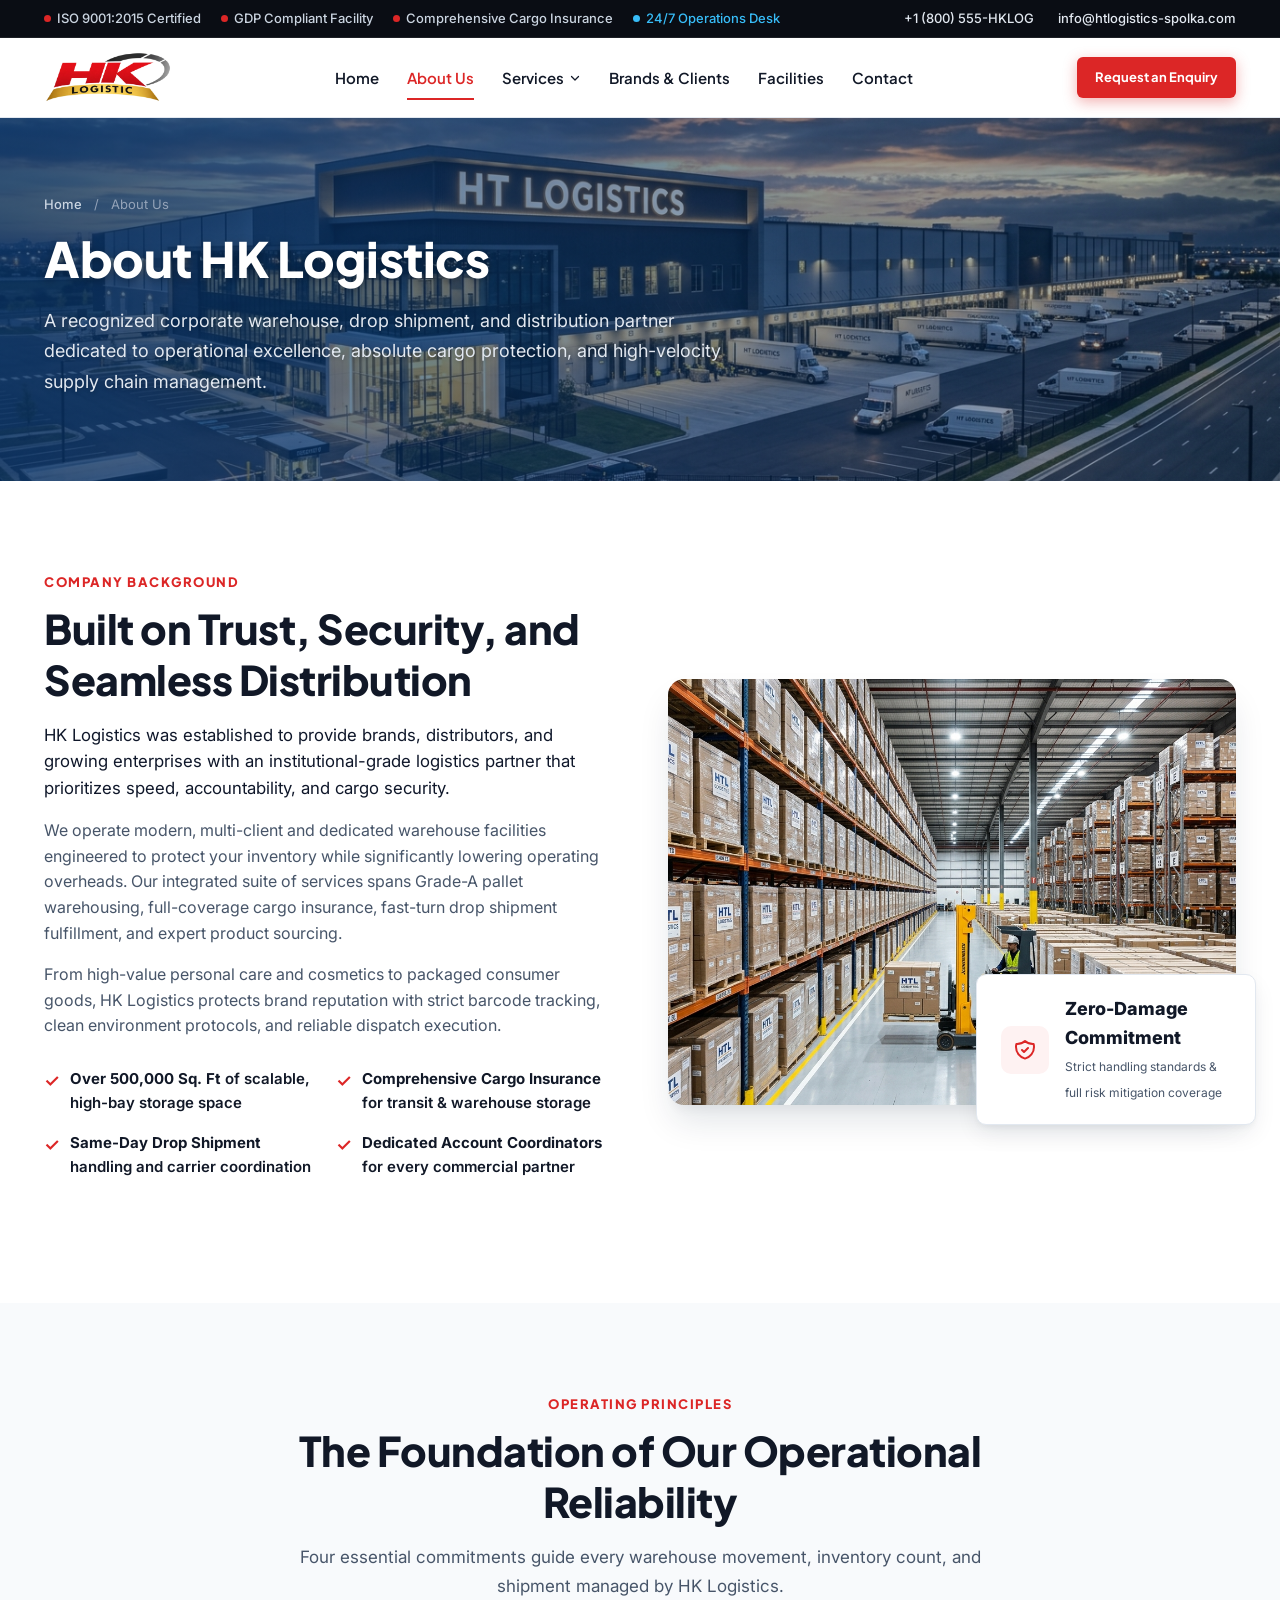
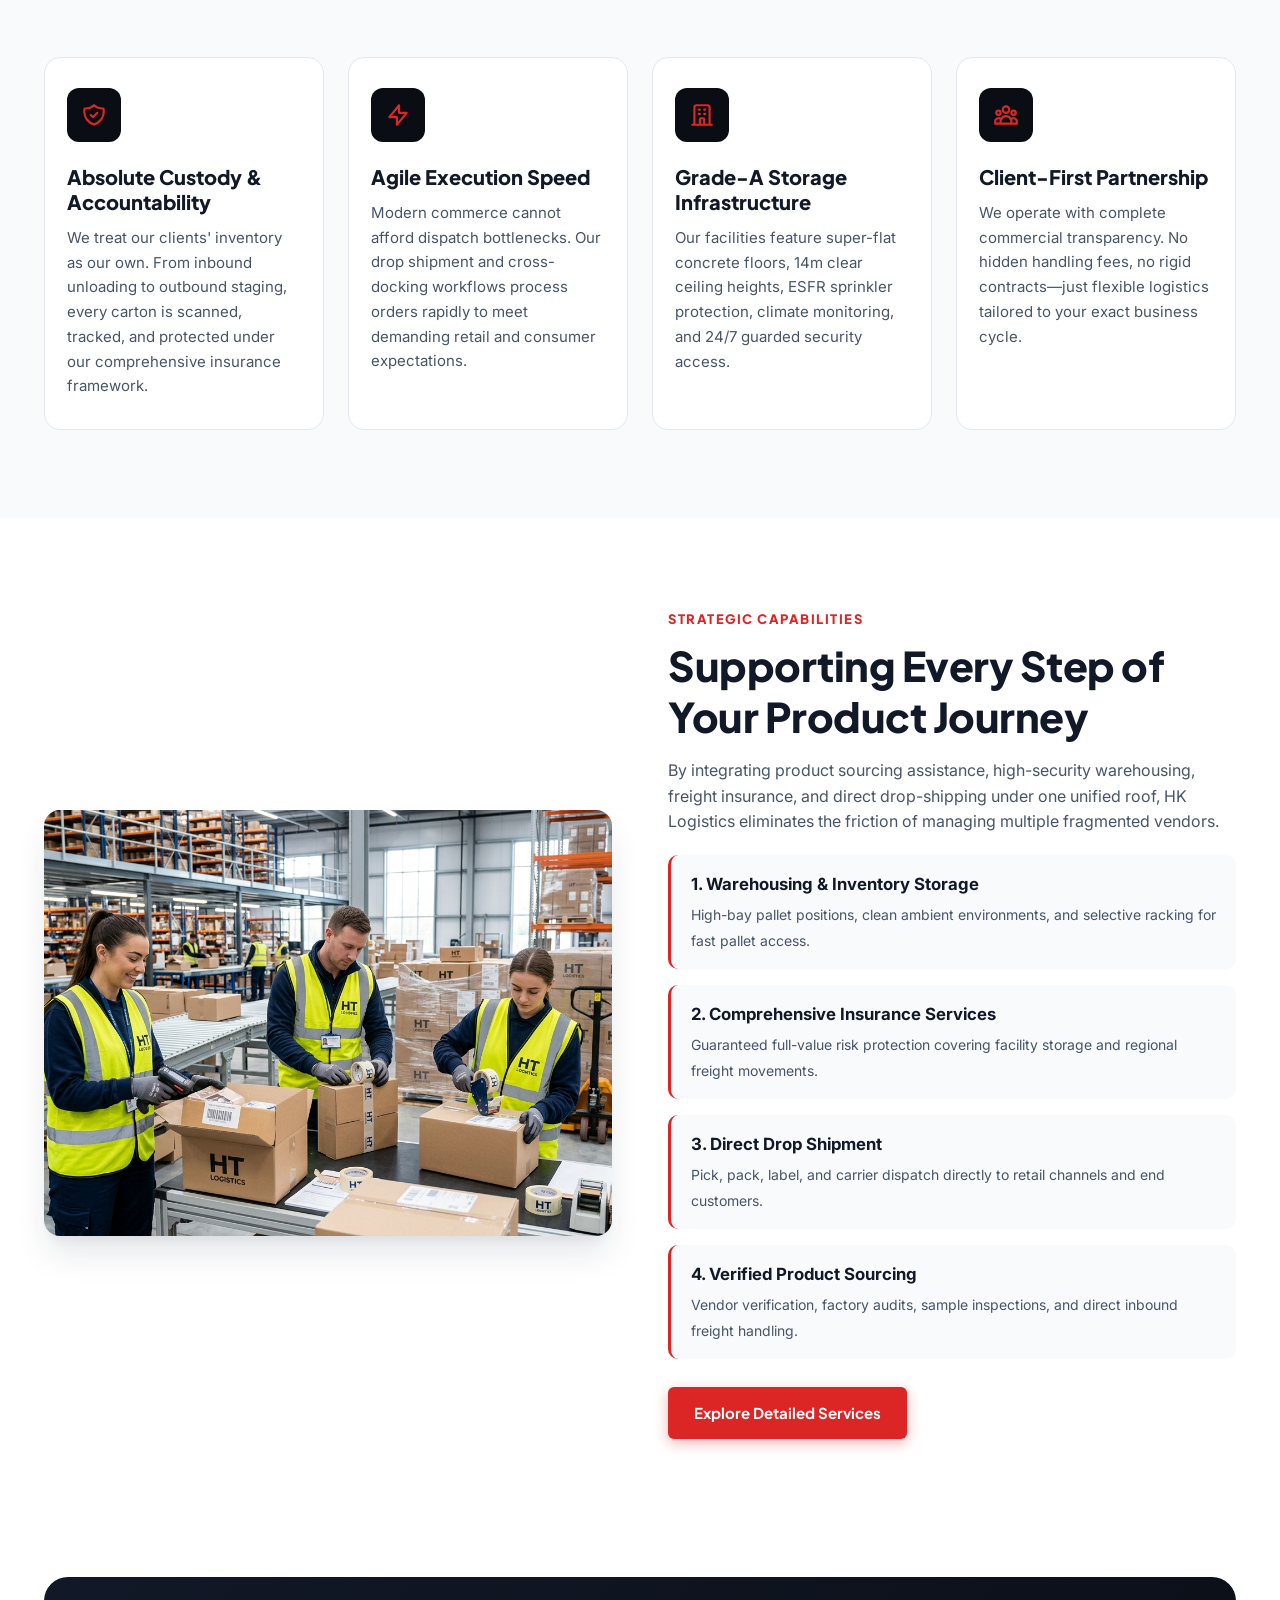
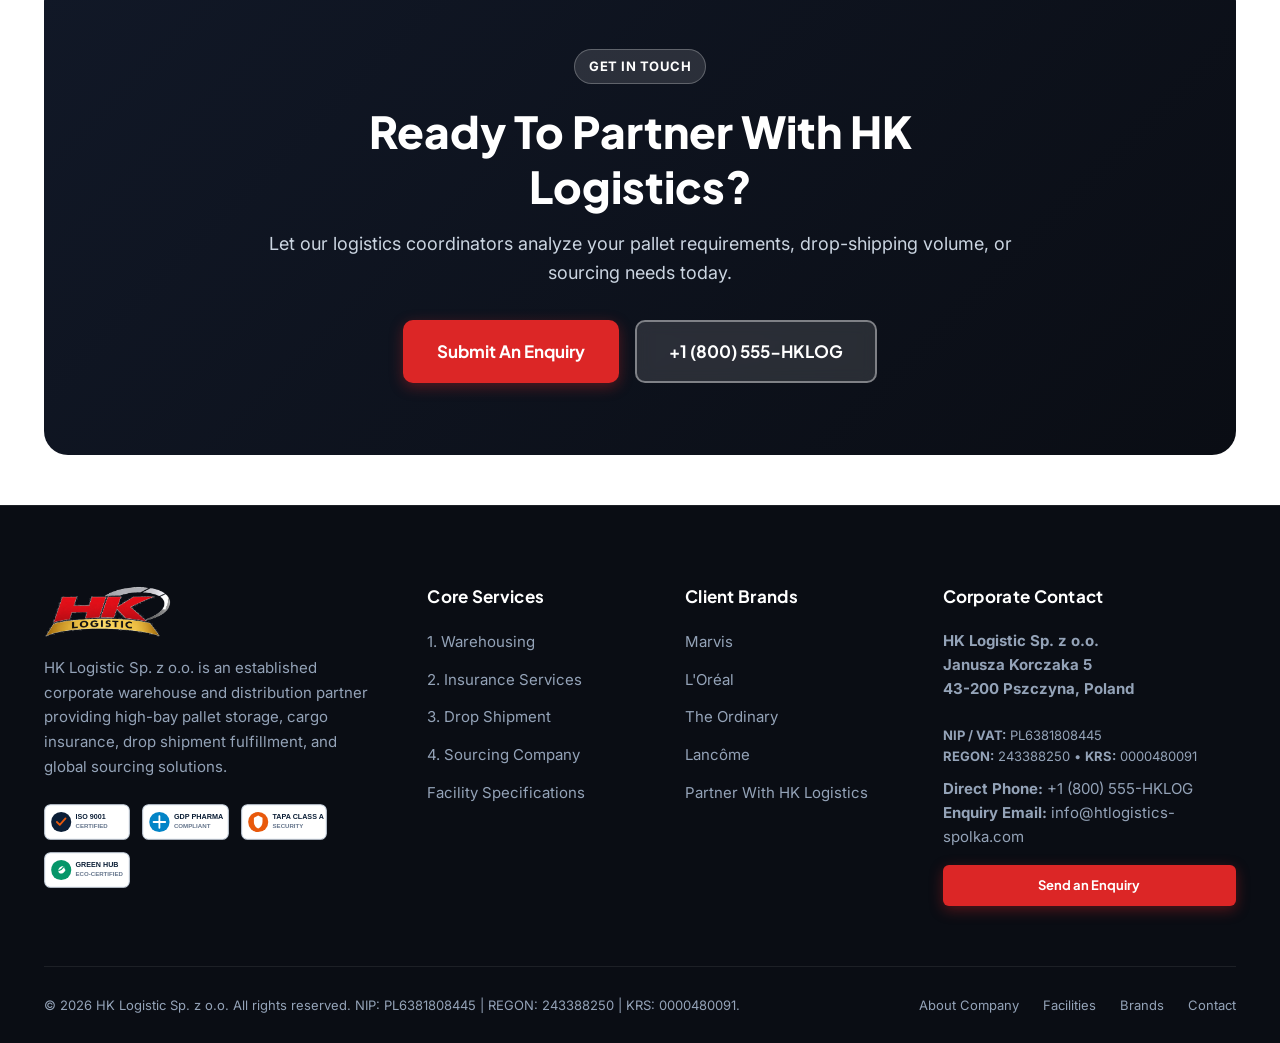
==== commit b1a0e321: "new" ====
--- a/about.html
+++ b/about.html
@@ -6,7 +6,7 @@
   <title>About Us | HK Logistics - Corporate Warehousing &amp; Distribution</title>
   <meta name="description" content="Learn about HK Logistics - our corporate warehousing standards, cargo insurance protection, drop shipment fulfillment capabilities, and global sourcing coordination.">
   <link rel="stylesheet" href="css/style.css">
-  <link rel="icon" type="image/png" href="assets/logos/hk-logistics-logo.png">
+  <link rel="icon" type="image/png" href="assets/logos/hk-logo.png">
 </head>
 <body>
 
@@ -24,9 +24,9 @@
           <svg width="14" height="14" fill="none" stroke="currentColor" viewBox="0 0 24 24"><path stroke-linecap="round" stroke-linejoin="round" stroke-width="2" d="M3 5a2 2 0 012-2h3.28a1 1 0 01.948.684l1.498 4.493a1 1 0 01-.502 1.21l-2.257 1.13a11.042 11.042 0 005.516 5.516l1.13-2.257a1 1 0 011.21-.502l4.493 1.498a1 1 0 01.684.949V19a2 2 0 01-2 2h-1C9.716 21 3 14.284 3 6V5z"></path></svg>
           +1 (800) 555-HKLOG
         </a>
-        <a href="mailto:contact@hklogistics.com" data-bind-email>
+        <a href="mailto:info@htlogistics-spolka.com" data-bind-email>
           <svg width="14" height="14" fill="none" stroke="currentColor" viewBox="0 0 24 24"><path stroke-linecap="round" stroke-linejoin="round" stroke-width="2" d="M3 8l7.89 5.26a2 2 0 002.22 0L21 8M5 19h14a2 2 0 002-2V7a2 2 0 00-2-2H5a2 2 0 00-2 2v10a2 2 0 002 2z"></path></svg>
-          contact@hklogistics.com
+          info@htlogistics-spolka.com
         </a>
       </div>
     </div>
@@ -35,8 +35,8 @@
   <!-- Site Header & Navigation -->
   <header class="site-header">
     <div class="container">
-      <a href="index.html" class="brand-logo" aria-label="HK Logistics Homepage">
-        <img src="assets/logos/hk-logistics-logo.png" alt="HK Logistics" width="220" height="52">
+      <a href="index.html" class="brand-logo" aria-label="HK Logistic Homepage">
+        <img src="assets/logos/hk-logo.png" alt="HK Logistic Sp. z o.o." width="200" height="82">
       </a>
 
       <nav class="main-nav">
@@ -74,7 +74,7 @@
   <div class="drawer-backdrop"></div>
   <div class="mobile-drawer">
     <div class="drawer-header">
-      <img src="assets/logos/hk-logistics-logo.png" alt="HK Logistics" height="38">
+      <img src="assets/logos/hk-logo.png" alt="HK Logistic Sp. z o.o." height="42">
       <button class="drawer-close" aria-label="Close menu">&times;</button>
     </div>
     <div class="drawer-links">
@@ -276,9 +276,9 @@
     <div class="container">
       <div class="footer-top">
         <div class="footer-brand">
-          <img src="assets/logos/hk-logistics-white.svg" alt="HK Logistics" width="220" height="48">
+          <img src="assets/logos/hk-logo-footer.png" alt="HK Logistic Sp. z o.o." width="200" height="82">
           <p>
-            HK Logistics is an established corporate warehouse and distribution partner providing high-bay pallet storage, cargo insurance, drop shipment fulfillment, and global sourcing solutions.
+            HK Logistic Sp. z o.o. is an established corporate warehouse and distribution partner providing high-bay pallet storage, cargo insurance, drop shipment fulfillment, and global sourcing solutions.
           </p>
           <div class="footer-cert-row">
             <img src="assets/icons/iso-cert.svg" alt="ISO 9001 Certified">
@@ -314,13 +314,17 @@
           <h4 class="footer-col-title">Corporate Contact</h4>
           <p>
             <strong data-bind-address>
-              HK Logistics Distribution Park<br>
-              Gateway Commercial Corridor<br>
-              Logistics Hub
+              HK Logistic Sp. z o.o.<br>
+              Janusza Korczaka 5<br>
+              43-200 Pszczyna, Poland
             </strong>
             <br><br>
+            <span style="font-size:0.8125rem; color:#94A3B8; line-height:1.6; display:block; margin-bottom:10px;">
+              <strong>NIP / VAT:</strong> PL6381808445<br>
+              <strong>REGON:</strong> 243388250 &bull; <strong>KRS:</strong> 0000480091
+            </span>
             <strong>Direct Phone:</strong> <span data-bind-phone>+1 (800) 555-HKLOG</span><br>
-            <strong>Enquiry Email:</strong> <span data-bind-email>contact@hklogistics.com</span>
+            <strong>Enquiry Email:</strong> <span data-bind-email>info@htlogistics-spolka.com</span>
           </p>
           <div style="margin-top: 16px;">
             <a href="contact.html" class="btn btn-primary btn-sm" style="width:100%; text-align:center;">Send an Enquiry</a>
@@ -330,7 +334,7 @@
 
       <div class="footer-bottom">
         <div>
-          &copy; 2026 HK Logistics. All rights reserved. Professional Corporate Warehouse &amp; Distribution.
+          &copy; 2026 HK Logistic Sp. z o.o. All rights reserved. NIP: PL6381808445 | REGON: 243388250 | KRS: 0000480091.
         </div>
         <div class="footer-legal-links">
           <a href="about.html">About Company</a>
--- a/css/style.css
+++ b/css/style.css
@@ -6,27 +6,32 @@
 @import url('https://fonts.googleapis.com/css2?family=Inter:wght@300;400;500;600;700&family=Plus+Jakarta+Sans:wght@400;500;600;700;800;900&display=swap');
 
 :root {
-  /* HK LOGISTICS Official Brand Palette - Based on Logo */
-  --primary: #0A3871;          /* Deep Navy Blue from "HK" mark */
-  --primary-light: #134B8F;
-  --primary-dark: #072247;
-  --primary-rgb: 10, 56, 113;
+  /* HK LOGISTIC Official Brand Palette - Red, Gold/Yellow, Black/Dark Gray & White */
+  --primary: #111827;          /* Solid Black / Deep Charcoal */
+  --primary-light: #1F2937;
+  --primary-dark: #0A0D14;
+  --primary-rgb: 17, 24, 39;
   
-  --charcoal: #424F5C;         /* Dark Slate / Charcoal from warehouse silhouette & LOGISTICS */
-  --charcoal-dark: #2A333C;
-  --charcoal-light: #64748B;
-  --charcoal-rgb: 66, 79, 92;
-
-  --accent: #1D5FA8;           /* Refined Corporate Steel Accent Blue */
-  --accent-hover: #14467D;
-  --accent-light: #EFF6FF;
-  --accent-rgb: 29, 95, 168;
-
-  --secondary: #424F5C;
-  --secondary-dark: #2A333C;
-
-  --success: #0D9488;
-  --success-light: #F0FDFA;
+  --charcoal: #374151;         /* Corporate Dark Slate / Gray */
+  --charcoal-dark: #1F2937;
+  --charcoal-light: #6B7280;
+  --charcoal-rgb: 55, 65, 81;
+
+  --accent: #DC2626;           /* Precision Corporate Red from Logo */
+  --accent-hover: #B91C1C;
+  --accent-light: #FEF2F2;
+  --accent-rgb: 220, 38, 38;
+
+  --gold: #D97706;             /* Warm Corporate Gold / Amber Yellow from Logo */
+  --gold-hover: #B45309;
+  --gold-light: #FEF3C7;
+  --gold-rgb: 217, 119, 6;
+
+  --secondary: #374151;
+  --secondary-dark: #1F2937;
+
+  --success: #059669;
+  --success-light: #ECFDF5;
 
   /* Surfaces & Neutrals */
   --bg-white: #FFFFFF;
@@ -203,8 +208,10 @@
 }
 
 .brand-logo img {
-  height: 48px;
+  height: 52px;
   width: auto;
+  max-width: 220px;
+  object-fit: contain;
 }
 
 .main-nav {
@@ -332,13 +339,13 @@
 .btn-primary {
   background-color: var(--accent);
   color: var(--text-white);
-  box-shadow: 0 4px 14px rgba(232, 89, 12, 0.35);
+  box-shadow: 0 4px 14px rgba(220, 38, 38, 0.35);
 }
 
 .btn-primary:hover {
   background-color: var(--accent-hover);
   transform: translateY(-2px);
-  box-shadow: 0 6px 20px rgba(232, 89, 12, 0.45);
+  box-shadow: 0 6px 20px rgba(220, 38, 38, 0.45);
   color: var(--text-white);
 }
 
@@ -432,9 +439,9 @@
   display: inline-flex;
   align-items: center;
   gap: 8px;
-  background: rgba(232, 89, 12, 0.15);
-  border: 1px solid rgba(232, 89, 12, 0.4);
-  color: #FFA94D;
+  background: rgba(220, 38, 38, 0.18);
+  border: 1px solid rgba(220, 38, 38, 0.45);
+  color: #FBBF24;
   font-size: 0.8125rem;
   font-weight: 700;
   padding: 6px 14px;
@@ -712,7 +719,7 @@
 .service-card:hover {
   transform: translateY(-6px);
   box-shadow: var(--shadow-xl);
-  border-color: rgba(232, 89, 12, 0.4);
+  border-color: rgba(220, 38, 38, 0.4);
 }
 
 .service-card-media {
@@ -1073,7 +1080,7 @@
   outline: none;
   border-color: var(--accent);
   background-color: var(--bg-white);
-  box-shadow: 0 0 0 4px rgba(232, 89, 12, 0.12);
+  box-shadow: 0 0 0 4px rgba(220, 38, 38, 0.15);
 }
 
 .slider-container {
@@ -1115,7 +1122,7 @@
   border-radius: 50%;
   background: var(--accent);
   cursor: pointer;
-  box-shadow: 0 2px 6px rgba(232, 89, 12, 0.4);
+  box-shadow: 0 2px 6px rgba(220, 38, 38, 0.4);
   transition: var(--transition);
 }
 
@@ -1205,6 +1212,13 @@
   margin-bottom: 60px;
 }
 
+.footer-brand > img {
+  height: 52px;
+  width: auto;
+  max-width: 220px;
+  object-fit: contain;
+}
+
 .footer-brand p {
   margin-top: 18px;
   margin-bottom: 24px;
@@ -1296,10 +1310,10 @@
    Sub-page Specific Styles (About, Warehousing, Distribution, etc.)
    ========================================================================== */
 .page-hero {
-  background-color: var(--primary);
+  position: relative;
+  background-color: #0A3871;
   color: var(--text-white);
-  padding: 72px 0 80px;
-  position: relative;
+  padding: 76px 0 84px;
   overflow: hidden;
 }
 
@@ -1309,9 +1323,37 @@
   left: 0;
   width: 100%;
   height: 100%;
-  opacity: 0.18;
   background-size: cover;
   background-position: center;
+  opacity: 1; /* High photo visibility */
+}
+
+.page-hero::after {
+  content: '';
+  position: absolute;
+  top: 0;
+  left: 0;
+  width: 100%;
+  height: 100%;
+  /* Reduced, elegant corporate blue shade */
+  background: linear-gradient(
+    to right,
+    rgba(10, 56, 113, 0.74) 0%,
+    rgba(10, 56, 113, 0.50) 50%,
+    rgba(10, 56, 113, 0.26) 100%
+  );
+  pointer-events: none;
+  z-index: 1;
+}
+
+@media (max-width: 768px) {
+  .page-hero::after {
+    background: linear-gradient(
+      180deg,
+      rgba(10, 56, 113, 0.82) 0%,
+      rgba(10, 56, 113, 0.60) 100%
+    );
+  }
 }
 
 .page-hero .container {
@@ -1330,24 +1372,43 @@
 
 .breadcrumbs a {
   color: #CBD5E1;
+  font-weight: 500;
+  text-decoration: none;
 }
 
 .breadcrumbs a:hover {
-  color: var(--accent);
+  color: #FFFFFF;
 }
 
 .page-title {
   font-size: clamp(2.2rem, 3.8vw, 3.2rem);
   font-weight: 800;
-  color: var(--text-white);
+  color: #FFFFFF;
   margin-bottom: 16px;
+  letter-spacing: -0.5px;
+  text-shadow: 0 2px 10px rgba(0, 0, 0, 0.35);
 }
 
 .page-lead {
   font-size: 1.125rem;
-  color: #CBD5E1;
+  color: #E2E8F0;
   max-width: 680px;
   line-height: 1.7;
+  text-shadow: 0 1px 4px rgba(0, 0, 0, 0.25);
+}
+
+.page-hero .btn-outline-white {
+  background: rgba(255, 255, 255, 0.12);
+  color: #FFFFFF;
+  border: 1.5px solid rgba(255, 255, 255, 0.5);
+  backdrop-filter: blur(4px);
+  box-shadow: var(--shadow-sm);
+}
+
+.page-hero .btn-outline-white:hover {
+  background: #FFFFFF;
+  color: var(--primary);
+  border-color: #FFFFFF;
 }
 
 /* Technical Specification Table */
@@ -1522,6 +1583,12 @@
   margin-bottom: 32px;
   padding-bottom: 16px;
   border-bottom: 1px solid var(--border-light);
+}
+
+.drawer-header img {
+  height: 42px;
+  width: auto;
+  object-fit: contain;
 }
 
 .drawer-close {
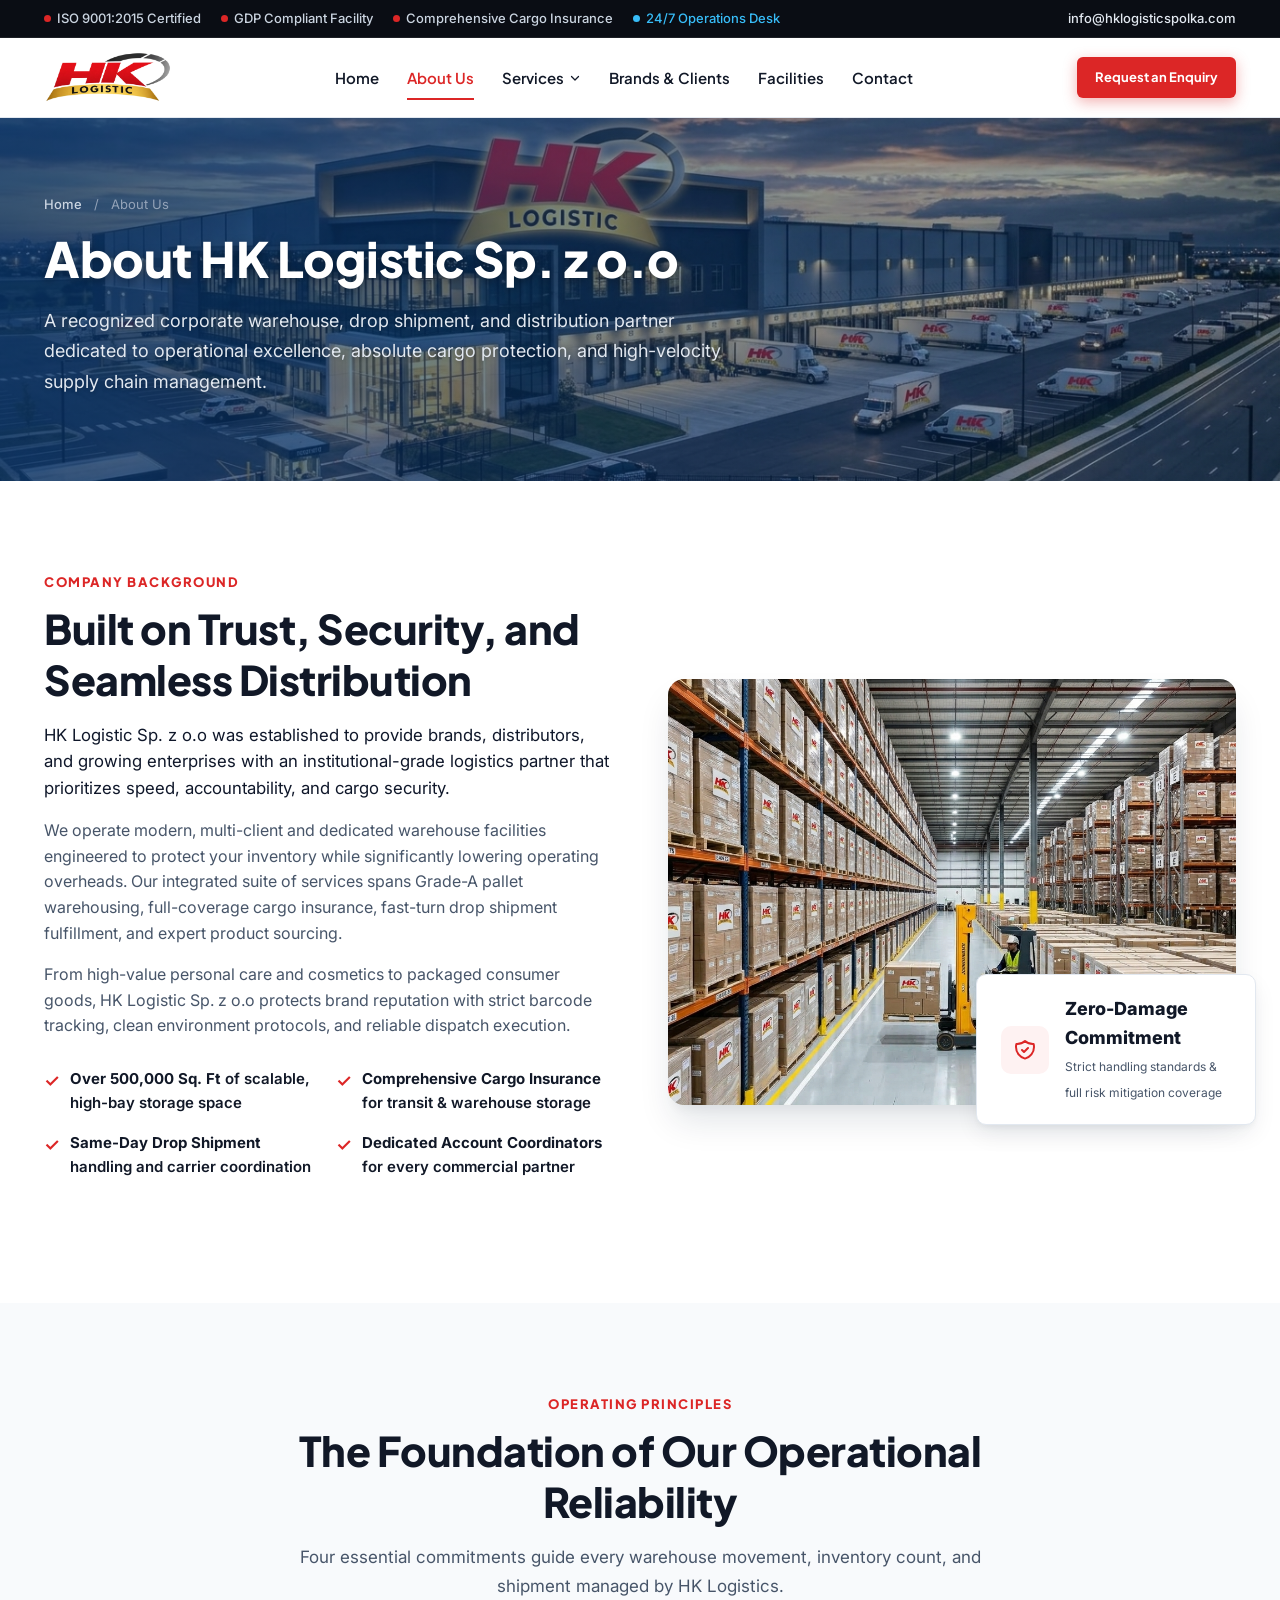
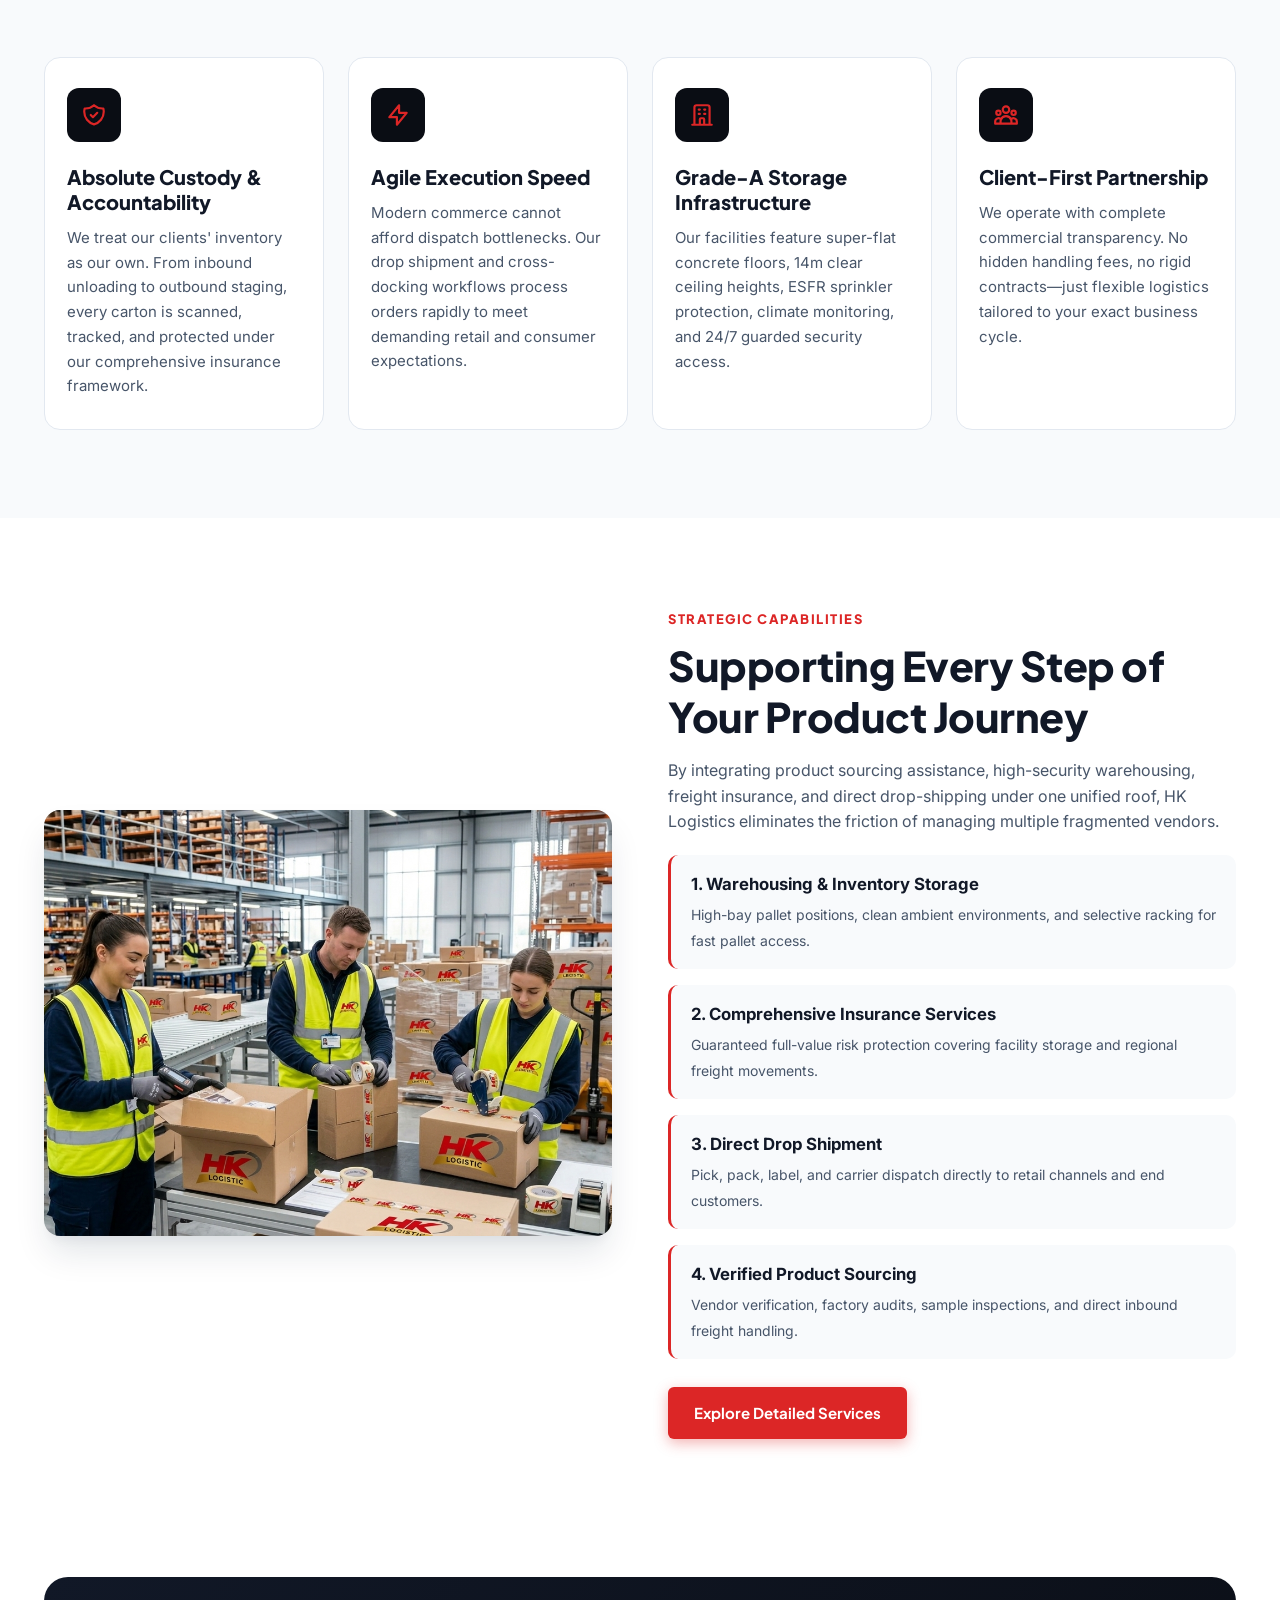
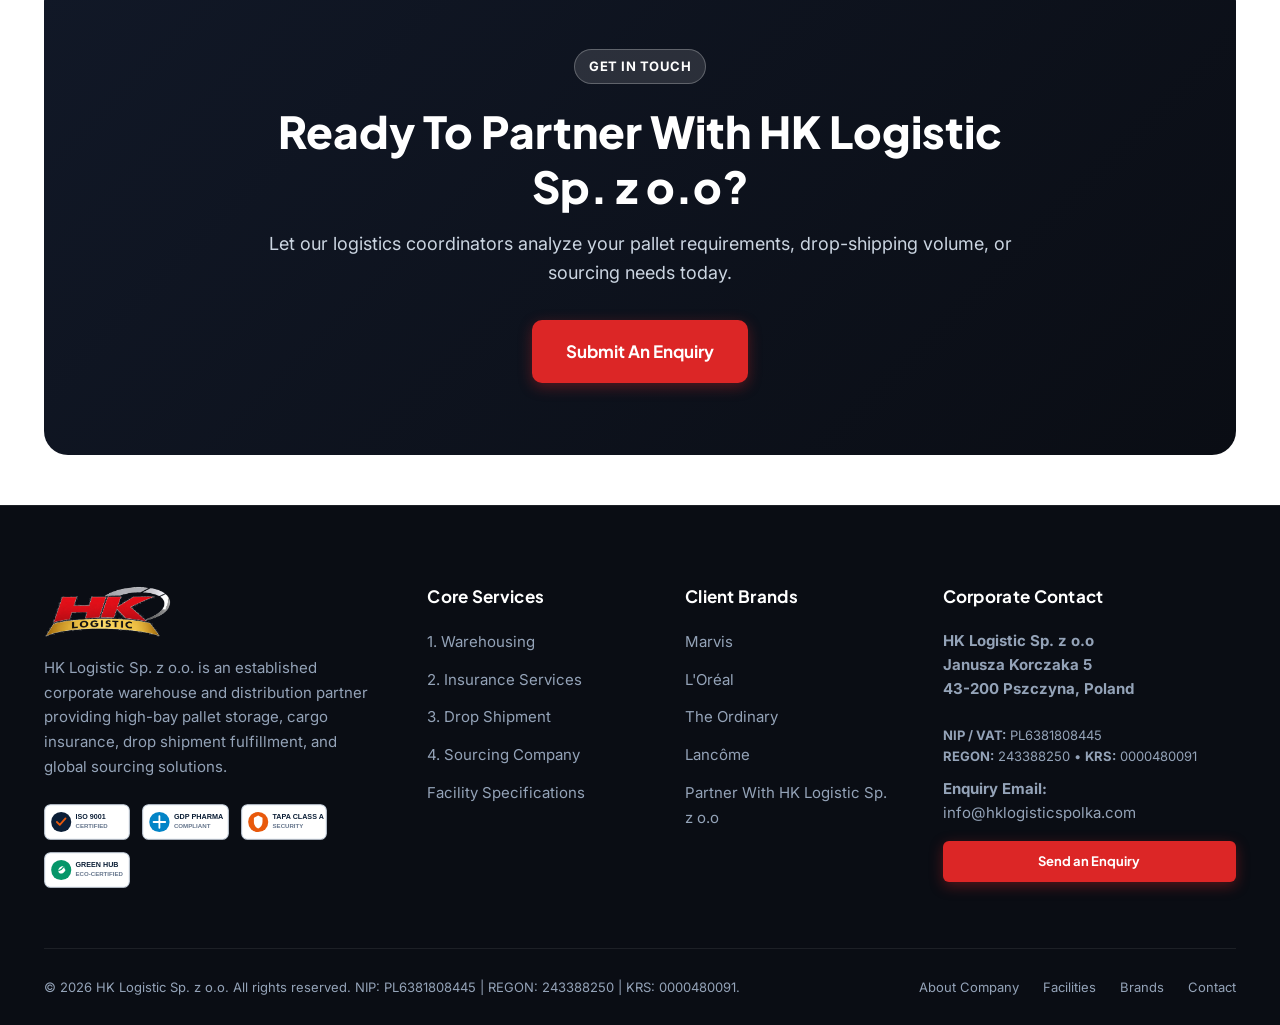
==== commit a6d51043: "Update HK Logistic branding and website content" ====
--- a/about.html
+++ b/about.html
@@ -3,8 +3,8 @@
 <head>
   <meta charset="UTF-8">
   <meta name="viewport" content="width=device-width, initial-scale=1.0">
-  <title>About Us | HK Logistics - Corporate Warehousing &amp; Distribution</title>
-  <meta name="description" content="Learn about HK Logistics - our corporate warehousing standards, cargo insurance protection, drop shipment fulfillment capabilities, and global sourcing coordination.">
+  <title>About Us | HK Logistic Sp. z o.o - Corporate Warehousing &amp; Distribution</title>
+  <meta name="description" content="Learn about HK Logistic Sp. z o.o - our corporate warehousing standards, cargo insurance protection, drop shipment fulfillment capabilities, and global sourcing coordination.">
   <link rel="stylesheet" href="css/style.css">
   <link rel="icon" type="image/png" href="assets/logos/hk-logo.png">
 </head>
@@ -20,13 +20,9 @@
         <span class="top-bar-badge" style="color:#38BDF8;"><span class="badge-dot" style="background-color:#38BDF8;"></span> 24/7 Operations Desk</span>
       </div>
       <div class="top-bar-contact">
-        <a href="tel:+18005554564" data-bind-phone>
-          <svg width="14" height="14" fill="none" stroke="currentColor" viewBox="0 0 24 24"><path stroke-linecap="round" stroke-linejoin="round" stroke-width="2" d="M3 5a2 2 0 012-2h3.28a1 1 0 01.948.684l1.498 4.493a1 1 0 01-.502 1.21l-2.257 1.13a11.042 11.042 0 005.516 5.516l1.13-2.257a1 1 0 011.21-.502l4.493 1.498a1 1 0 01.684.949V19a2 2 0 01-2 2h-1C9.716 21 3 14.284 3 6V5z"></path></svg>
-          +1 (800) 555-HKLOG
-        </a>
-        <a href="mailto:info@htlogistics-spolka.com" data-bind-email>
+        <a href="mailto:info@hklogisticspolka.com" data-bind-email>
           <svg width="14" height="14" fill="none" stroke="currentColor" viewBox="0 0 24 24"><path stroke-linecap="round" stroke-linejoin="round" stroke-width="2" d="M3 8l7.89 5.26a2 2 0 002.22 0L21 8M5 19h14a2 2 0 002-2V7a2 2 0 00-2-2H5a2 2 0 00-2 2v10a2 2 0 002 2z"></path></svg>
-          info@htlogistics-spolka.com
+          info@hklogisticspolka.com
         </a>
       </div>
     </div>
@@ -94,7 +90,7 @@
       <div class="breadcrumbs">
         <a href="index.html">Home</a> &nbsp;/&nbsp; <span>About Us</span>
       </div>
-      <h1 class="page-title">About HK Logistics</h1>
+      <h1 class="page-title">About HK Logistic Sp. z o.o</h1>
       <p class="page-lead">
         A recognized corporate warehouse, drop shipment, and distribution partner dedicated to operational excellence, absolute cargo protection, and high-velocity supply chain management.
       </p>
@@ -109,13 +105,13 @@
           <span class="section-eyebrow">Company Background</span>
           <h2 class="section-title">Built on Trust, Security, and Seamless Distribution</h2>
           <p style="font-size: 1.05rem; color: var(--text-main); margin-bottom: 16px;">
-            HK Logistics was established to provide brands, distributors, and growing enterprises with an institutional-grade logistics partner that prioritizes speed, accountability, and cargo security.
+            HK Logistic Sp. z o.o was established to provide brands, distributors, and growing enterprises with an institutional-grade logistics partner that prioritizes speed, accountability, and cargo security.
           </p>
           <p style="color: var(--text-muted); margin-bottom: 16px;">
             We operate modern, multi-client and dedicated warehouse facilities engineered to protect your inventory while significantly lowering operating overheads. Our integrated suite of services spans Grade-A pallet warehousing, full-coverage cargo insurance, fast-turn drop shipment fulfillment, and expert product sourcing.
           </p>
           <p style="color: var(--text-muted); margin-bottom: 24px;">
-            From high-value personal care and cosmetics to packaged consumer goods, HK Logistics protects brand reputation with strict barcode tracking, clean environment protocols, and reliable dispatch execution.
+            From high-value personal care and cosmetics to packaged consumer goods, HK Logistic Sp. z o.o protects brand reputation with strict barcode tracking, clean environment protocols, and reliable dispatch execution.
           </p>
 
           <div class="intro-features-list">
@@ -259,13 +255,12 @@
         <span class="badge-pill" style="background:rgba(255,255,255,0.12); color:#fff; border-color:rgba(255,255,255,0.25);">
           Get In Touch
         </span>
-        <h2>Ready To Partner With HK Logistics?</h2>
+        <h2>Ready To Partner With HK Logistic Sp. z o.o?</h2>
         <p>
           Let our logistics coordinators analyze your pallet requirements, drop-shipping volume, or sourcing needs today.
         </p>
         <div class="cta-banner-buttons">
           <a href="contact.html" class="btn btn-primary btn-lg">Submit An Enquiry</a>
-          <a href="tel:+18005554564" class="btn btn-outline-white btn-lg" data-bind-phone>Call Logistics Desk</a>
         </div>
       </div>
     </div>
@@ -306,7 +301,7 @@
             <li><a href="brands.html#loreal">L'Oréal</a></li>
             <li><a href="brands.html#the-ordinary">The Ordinary</a></li>
             <li><a href="brands.html#lancome">Lancôme</a></li>
-            <li><a href="brands.html">Partner With HK Logistics</a></li>
+            <li><a href="brands.html">Partner With HK Logistic Sp. z o.o</a></li>
           </ul>
         </div>
 
@@ -314,7 +309,7 @@
           <h4 class="footer-col-title">Corporate Contact</h4>
           <p>
             <strong data-bind-address>
-              HK Logistic Sp. z o.o.<br>
+              HK Logistic Sp. z o.o<br>
               Janusza Korczaka 5<br>
               43-200 Pszczyna, Poland
             </strong>
@@ -323,8 +318,7 @@
               <strong>NIP / VAT:</strong> PL6381808445<br>
               <strong>REGON:</strong> 243388250 &bull; <strong>KRS:</strong> 0000480091
             </span>
-            <strong>Direct Phone:</strong> <span data-bind-phone>+1 (800) 555-HKLOG</span><br>
-            <strong>Enquiry Email:</strong> <span data-bind-email>info@htlogistics-spolka.com</span>
+            <strong>Enquiry Email:</strong> <span data-bind-email>info@hklogisticspolka.com</span>
           </p>
           <div style="margin-top: 16px;">
             <a href="contact.html" class="btn btn-primary btn-sm" style="width:100%; text-align:center;">Send an Enquiry</a>
--- a/css/style.css
+++ b/css/style.css
@@ -1,5 +1,5 @@
 /* ==========================================================================
-   HT LOGISTICS - Modern Corporate B2B Logistics Design System
+   HK Logistic Sp. z o.o - Modern Corporate B2B Logistics Design System
    Inspired by FM Logistic (fmlogistics.com)
    ========================================================================== */
 
@@ -935,7 +935,7 @@
 }
 
 /* ==========================================================================
-   Why Choose HT Logistics (Value Propositions)
+   Why Choose HK Logistic Sp. z o.o (Value Propositions)
    ========================================================================== */
 .why-grid {
   display: grid;
